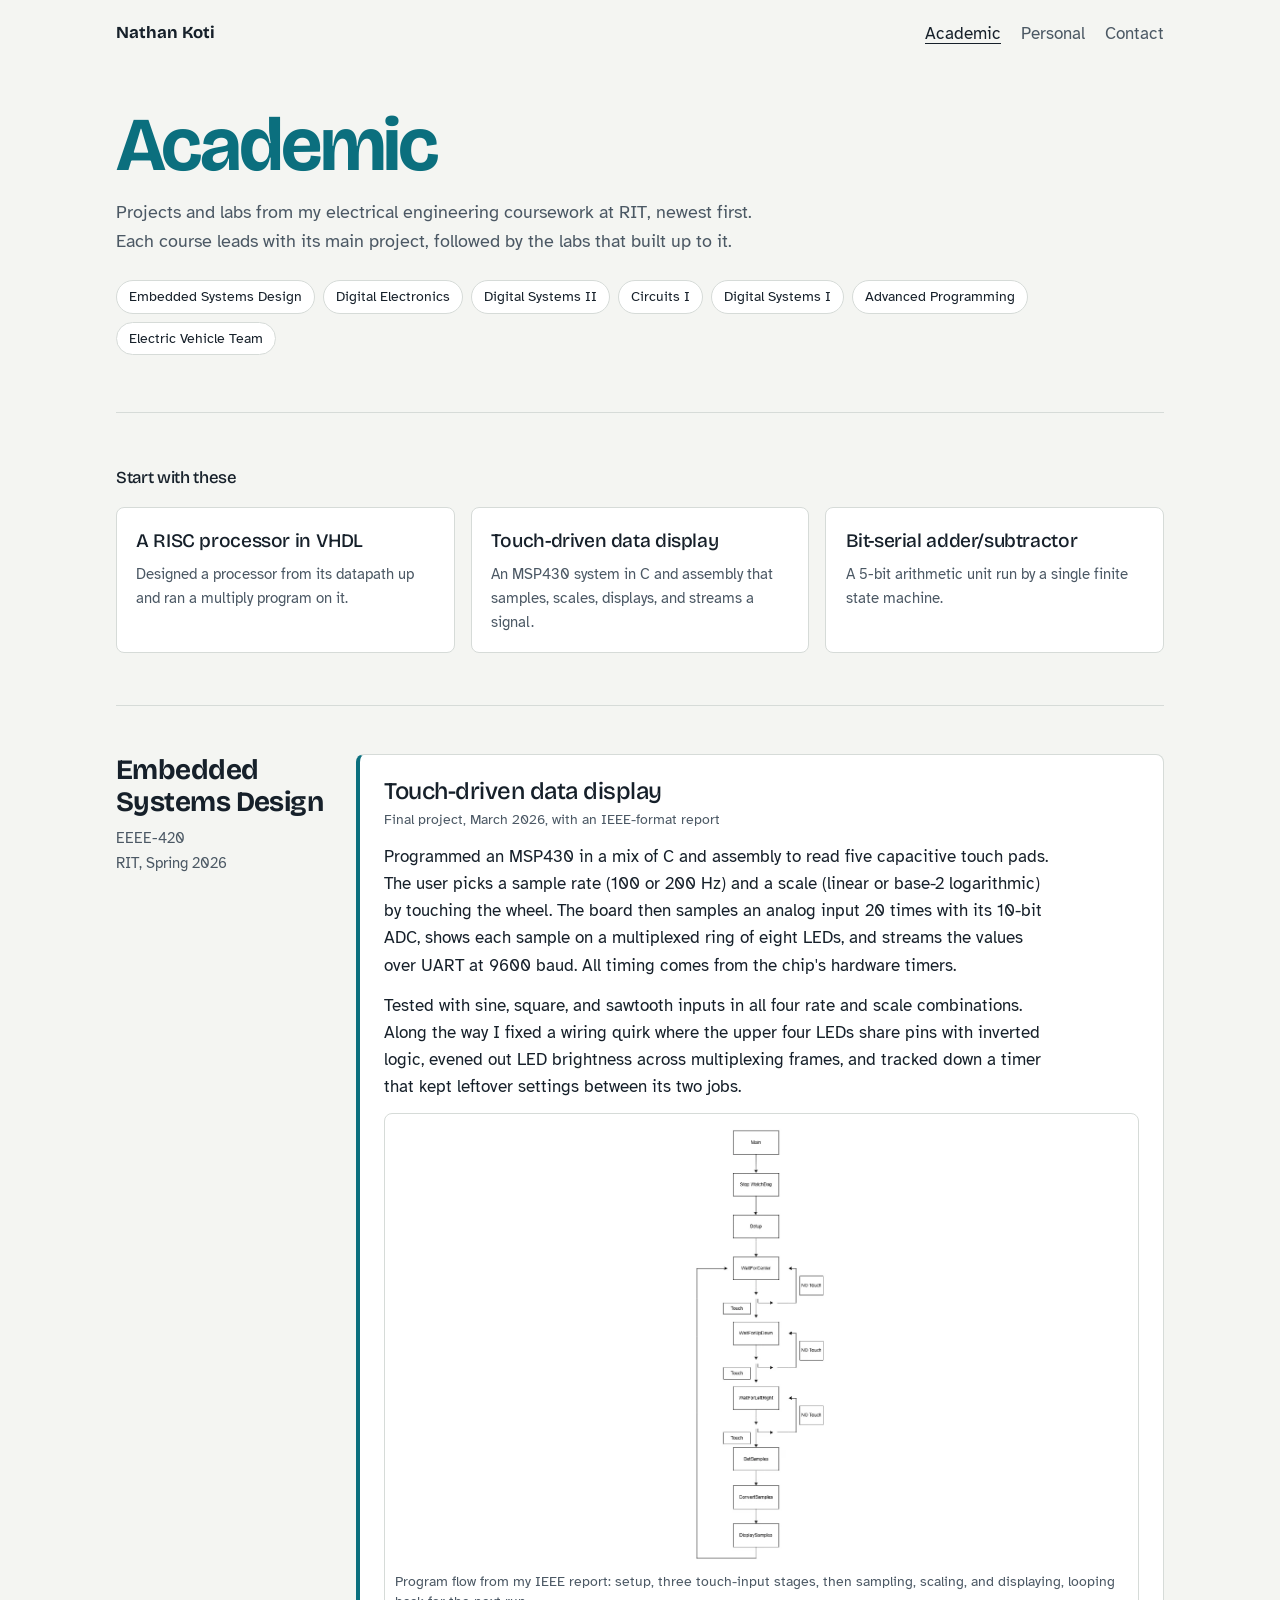
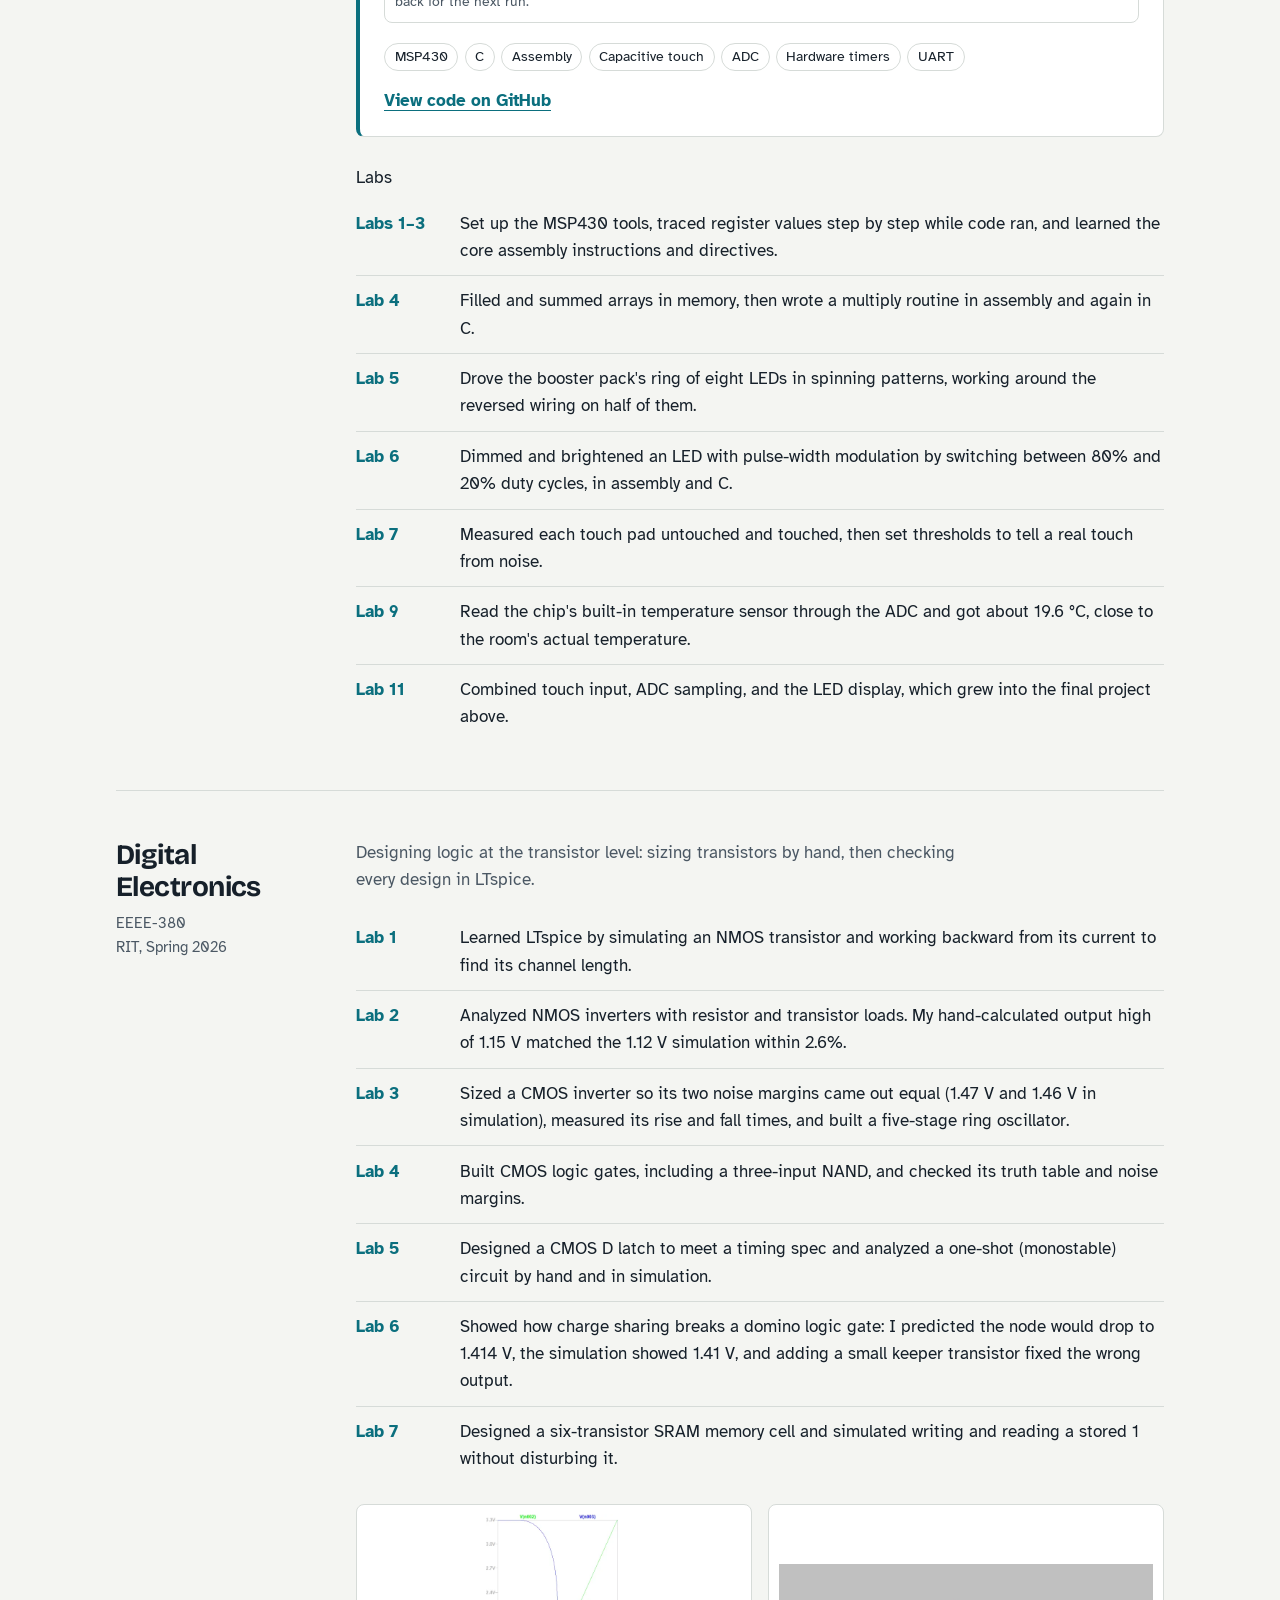
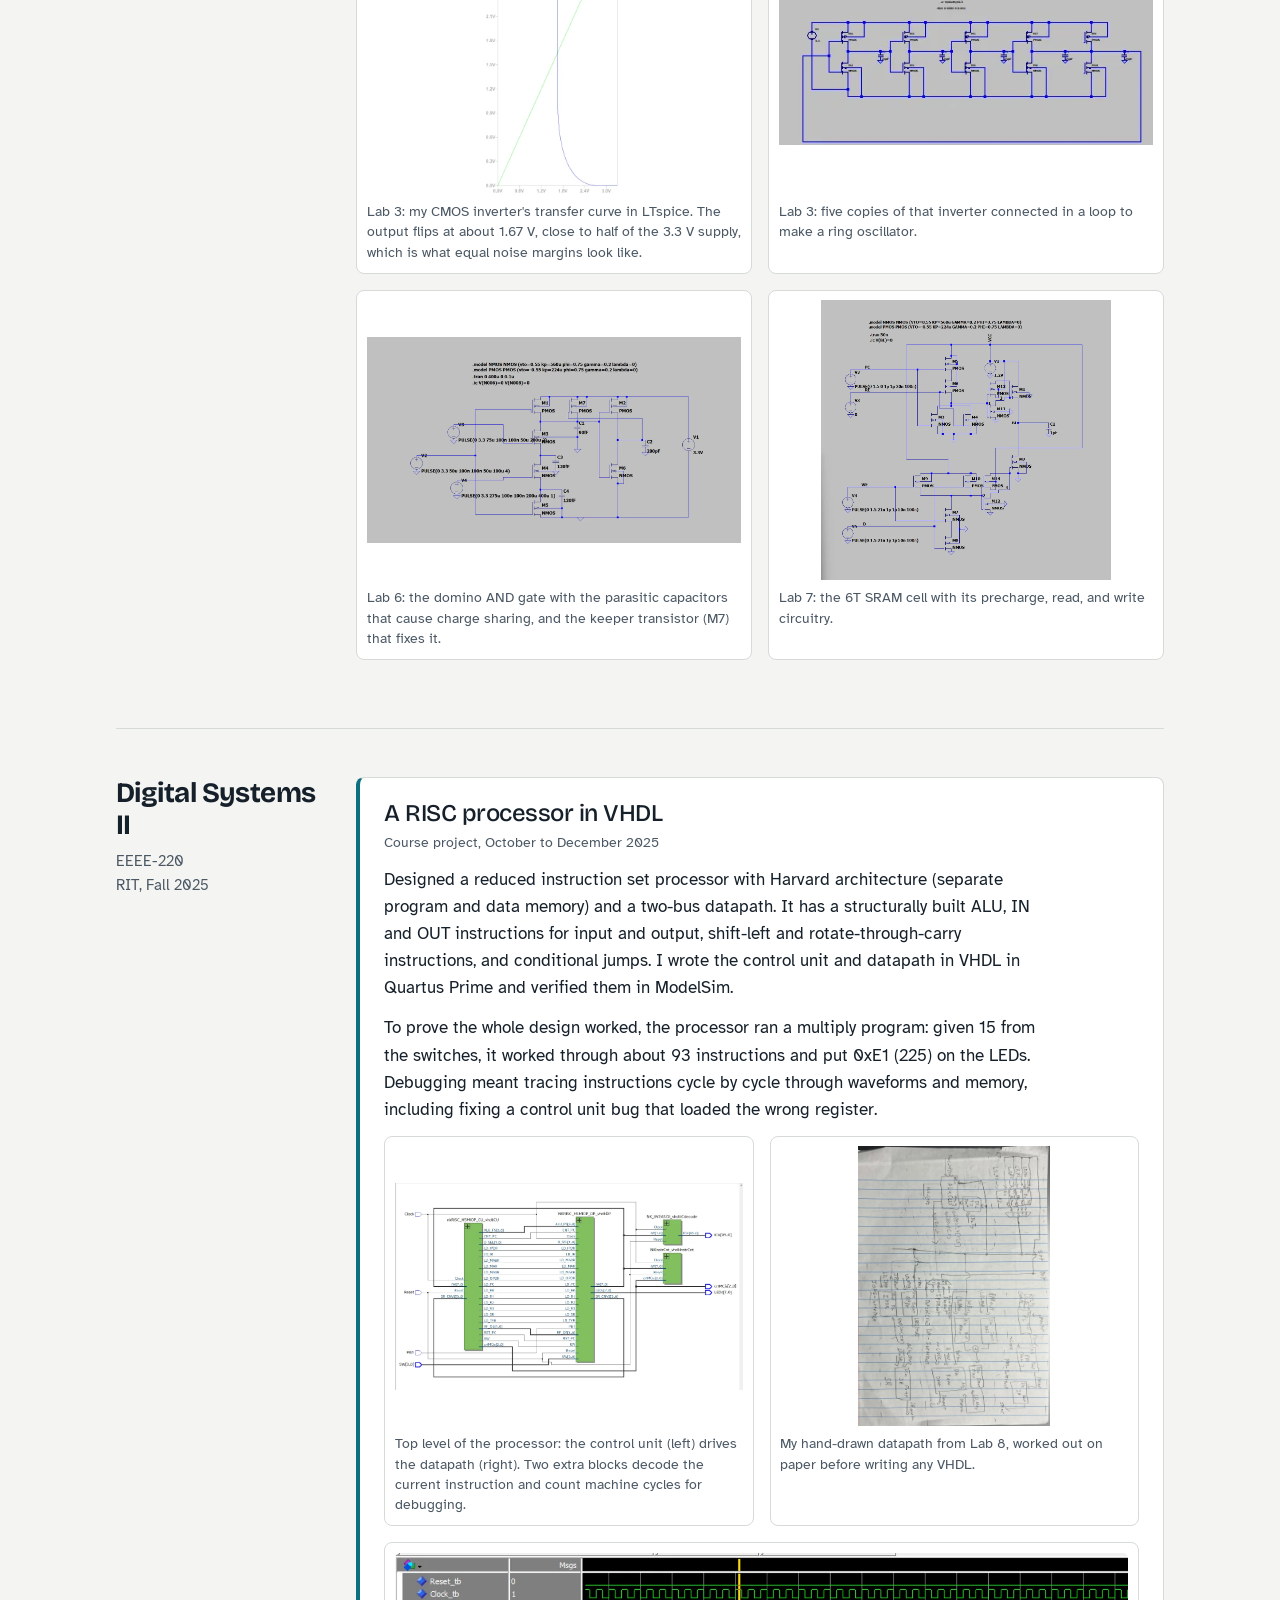
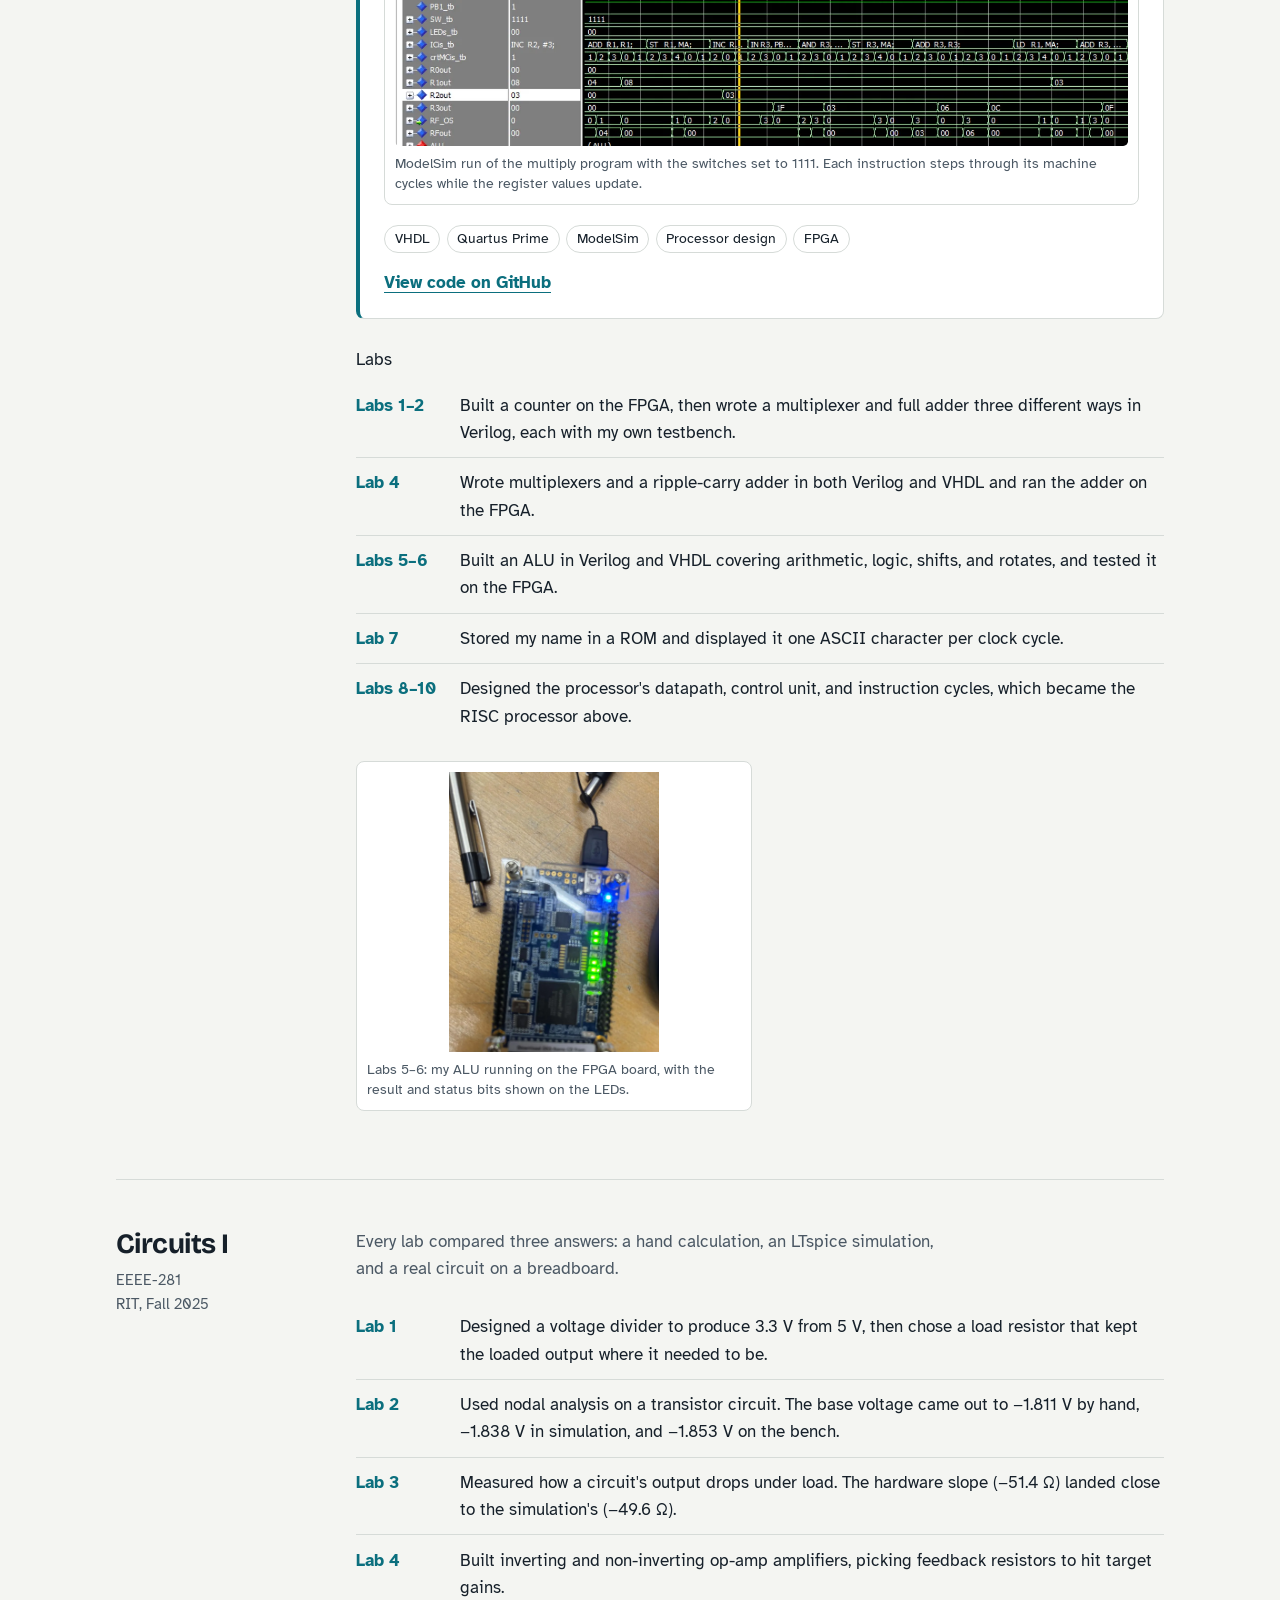
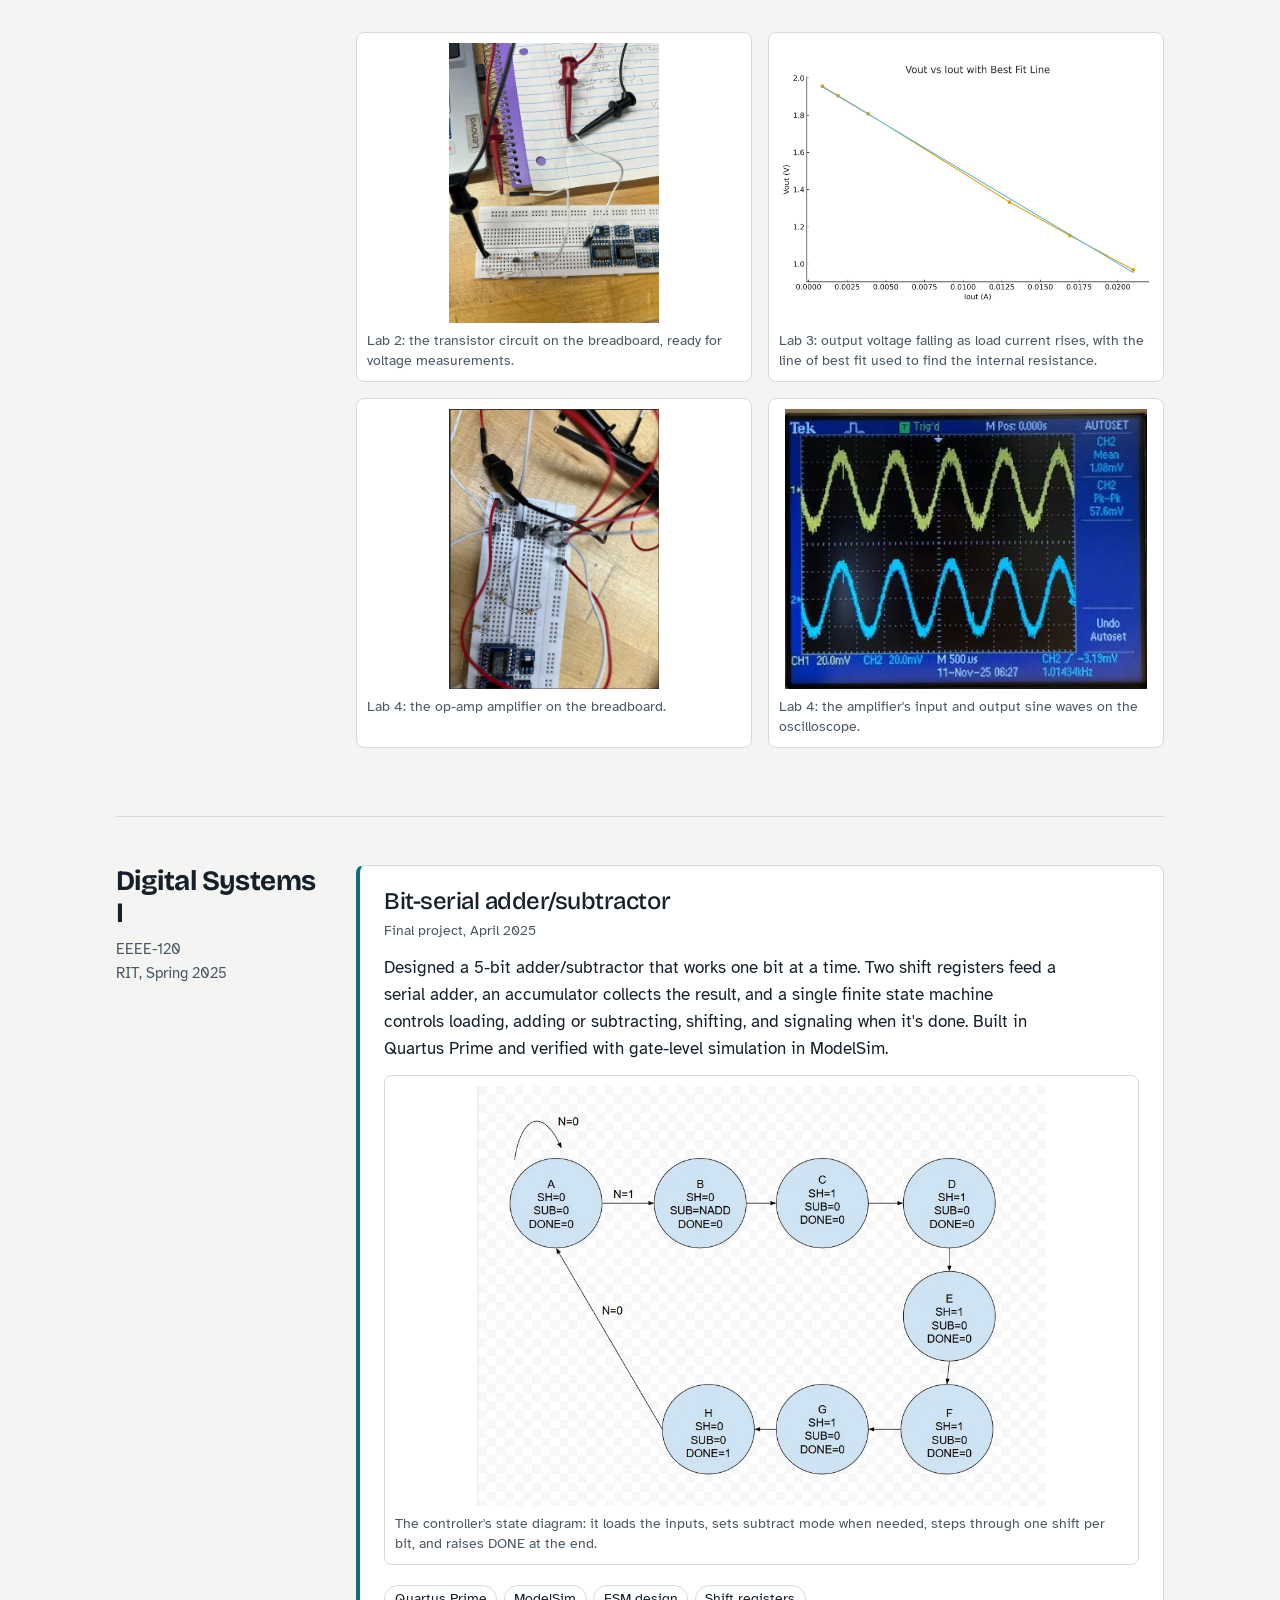
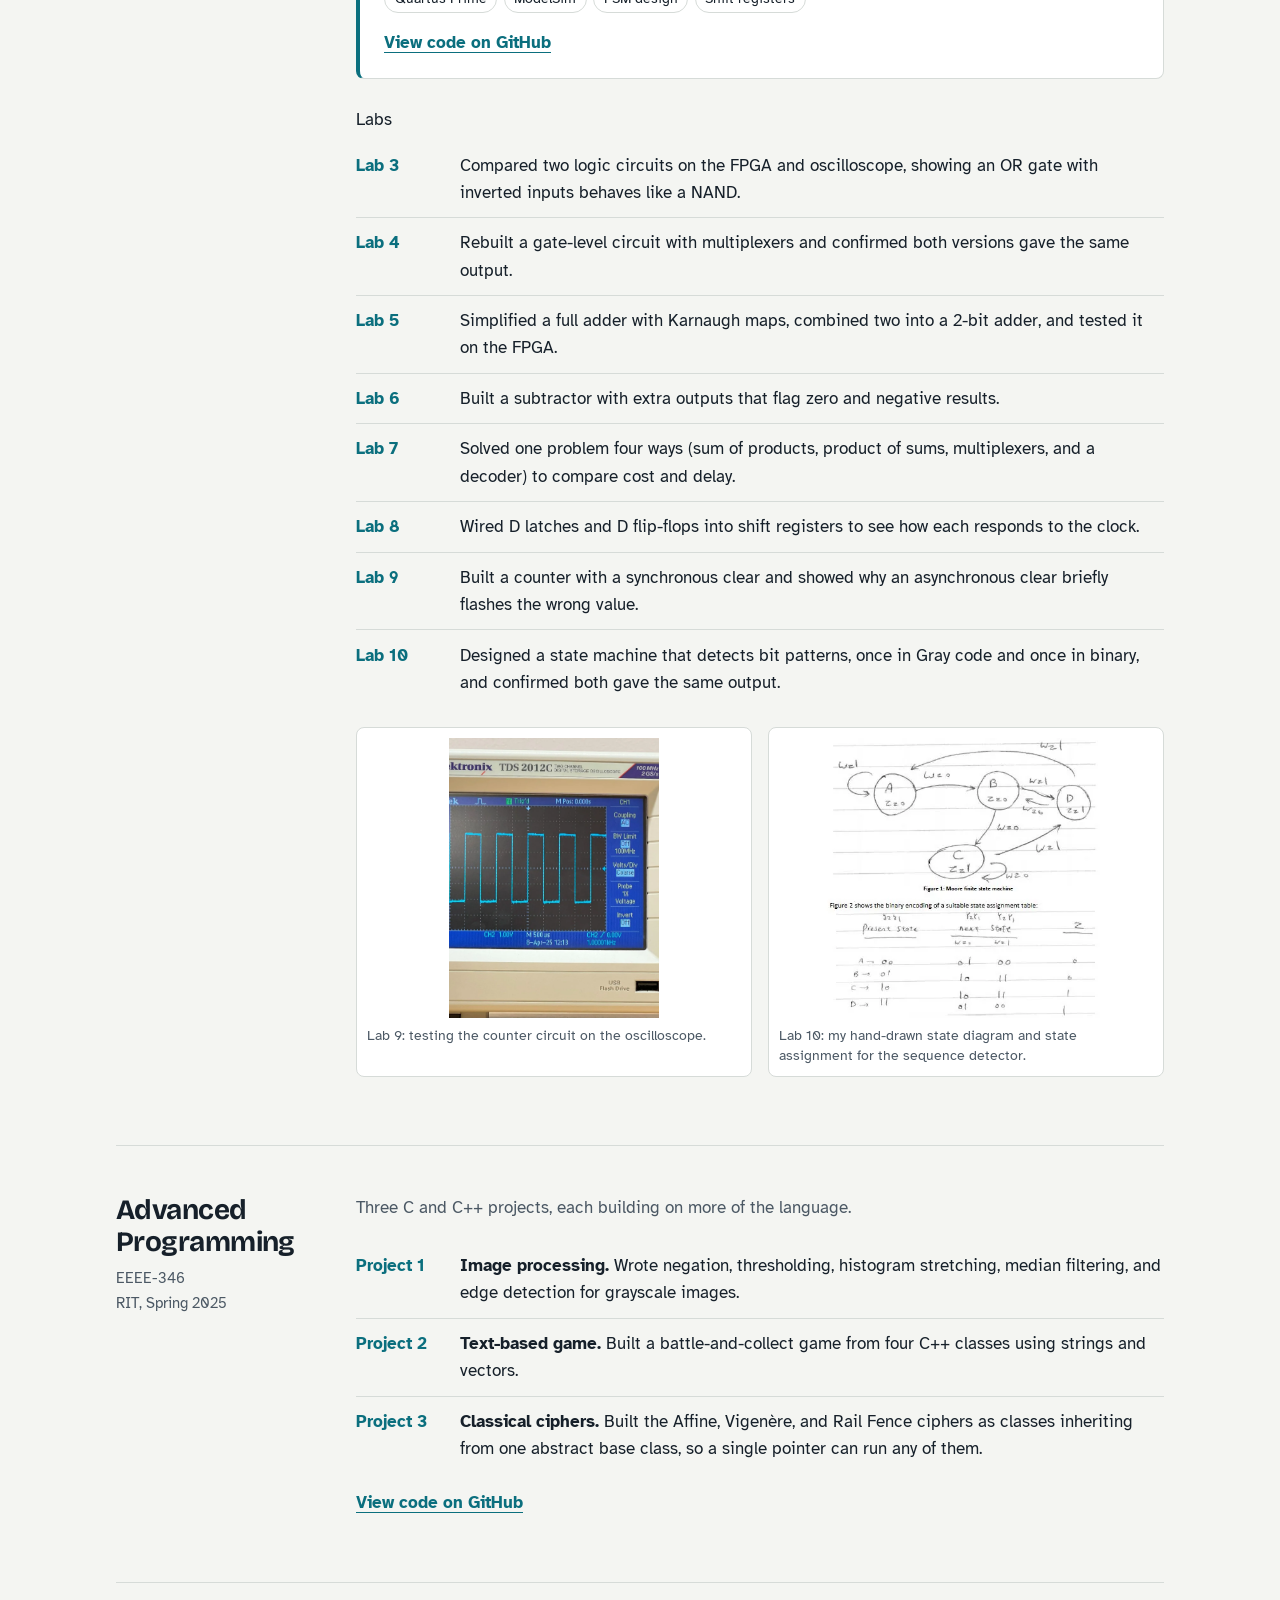
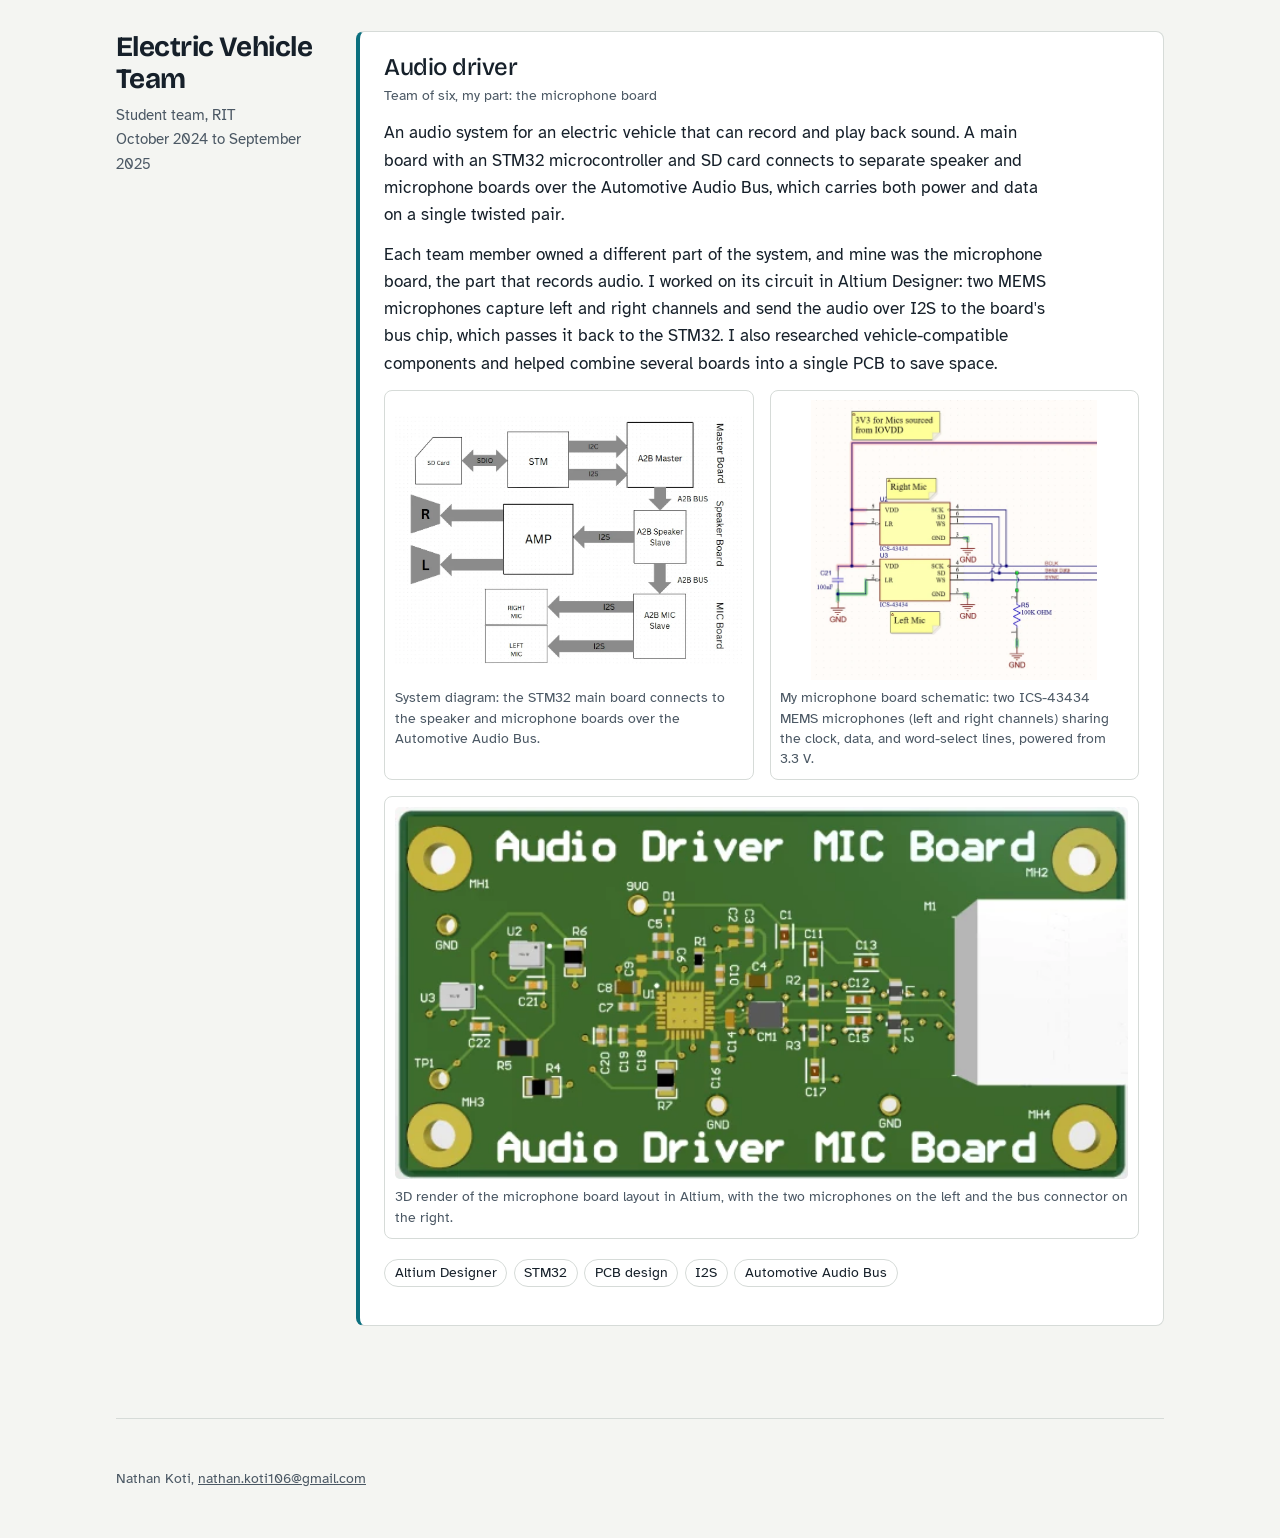
==== academic.html @ 15795e2b "Add files via upload" ====
<!doctype html>
<html lang="en">
<head>
<meta charset="utf-8">
<meta name="viewport" content="width=device-width, initial-scale=1">
<title>Academic | Nathan Koti</title>
<meta name="description" content="Course projects and labs by Nathan Koti from RIT electrical engineering: digital systems, embedded systems, digital electronics, circuits, and programming.">
<link rel="preconnect" href="https://fonts.googleapis.com">
<link rel="preconnect" href="https://fonts.gstatic.com" crossorigin>
<link href="https://fonts.googleapis.com/css2?family=Bricolage+Grotesque:opsz,wght@12..96,500;12..96,700&family=Atkinson+Hyperlegible:wght@400;700&display=swap" rel="stylesheet">
<link rel="stylesheet" href="style.css">
</head>
<body class="academic">
<div class="wrap">
  <header class="top">
    <a class="mark" href="index.html">Nathan Koti</a>
    <nav aria-label="Main">
      <a href="academic.html" aria-current="page">Academic</a>
      <a href="personal.html">Personal</a>
      <a href="index.html#contact">Contact</a>
    </nav>
  </header>

  <div class="page-head">
    <h1>Academic</h1>
    <p>Projects and labs from my electrical engineering coursework at RIT, newest first. Each course leads with its main project, followed by the labs that built up to it.</p>
    <ul class="jump" aria-label="Jump to a course">
      <li><a href="#eeee420">Embedded Systems Design</a></li>
      <li><a href="#eeee380">Digital Electronics</a></li>
      <li><a href="#eeee220">Digital Systems II</a></li>
      <li><a href="#eeee281">Circuits I</a></li>
      <li><a href="#eeee120">Digital Systems I</a></li>
      <li><a href="#eeee346">Advanced Programming</a></li>
      <li><a href="#ev-team">Electric Vehicle Team</a></li>
    </ul>
  </div>

  <section class="block" aria-labelledby="hl">
    <h2 id="hl" class="labs-title" style="margin-bottom:1rem">Start with these</h2>
    <div class="highlights">
      <a class="highlight" href="#risc">
        <h3>A RISC processor in VHDL</h3>
        <p>Designed a processor from its datapath up and ran a multiply program on it.</p>
      </a>
      <a class="highlight" href="#touch-display">
        <h3>Touch-driven data display</h3>
        <p>An MSP430 system in C and assembly that samples, scales, displays, and streams a signal.</p>
      </a>
      <a class="highlight" href="#serial-adder">
        <h3>Bit-serial adder/subtractor</h3>
        <p>A 5-bit arithmetic unit run by a single finite state machine.</p>
      </a>
    </div>
  </section>

  <!-- EEEE-420 -->
  <section class="course split" id="eeee420">
    <div class="course-meta">
      <h2>Embedded Systems Design</h2>
      <span>EEEE-420</span>
      <span>RIT, Spring 2026</span>
    </div>
    <div>
      <article class="feature" id="touch-display">
        <h3>Touch-driven data display</h3>
        <p class="when">Final project, March 2026, with an IEEE-format report</p>
        <p>Programmed an MSP430 in a mix of C and assembly to read five capacitive touch pads. The user picks a sample rate (100 or 200 Hz) and a scale (linear or base-2 logarithmic) by touching the wheel. The board then samples an analog input 20 times with its 10-bit ADC, shows each sample on a multiplexed ring of eight LEDs, and streams the values over UART at 9600 baud. All timing comes from the chip's hardware timers.</p>
        <p>Tested with sine, square, and sawtooth inputs in all four rate and scale combinations. Along the way I fixed a wiring quirk where the upper four LEDs share pins with inverted logic, evened out LED brightness across multiplexing frames, and tracked down a timer that kept leftover settings between its two jobs.</p>
        <div class="figs">
          <figure class="wide tall"><a href="touch-flowchart.webp"><img src="touch-flowchart.webp" alt="Flow chart of the touch-driven display program" width="310" height="970" loading="lazy"></a><figcaption>Program flow from my IEEE report: setup, three touch-input stages, then sampling, scaling, and displaying, looping back for the next run.</figcaption></figure>
        </div>
        <ul class="tags"><li>MSP430</li><li>C</li><li>Assembly</li><li>Capacitive touch</li><li>ADC</li><li>Hardware timers</li><li>UART</li></ul>
        <a class="code-link" href="https://github.com/nathan-koti/touch-data-display">View code on GitHub</a>
      </article>
      <p class="labs-title">Labs</p>
      <ul class="labs">
        <li><span class="n">Labs 1–3</span><span>Set up the MSP430 tools, traced register values step by step while code ran, and learned the core assembly instructions and directives.</span></li>
        <li><span class="n">Lab 4</span><span>Filled and summed arrays in memory, then wrote a multiply routine in assembly and again in C.</span></li>
        <li><span class="n">Lab 5</span><span>Drove the booster pack's ring of eight LEDs in spinning patterns, working around the reversed wiring on half of them.</span></li>
        <li><span class="n">Lab 6</span><span>Dimmed and brightened an LED with pulse-width modulation by switching between 80% and 20% duty cycles, in assembly and C.</span></li>
        <li><span class="n">Lab 7</span><span>Measured each touch pad untouched and touched, then set thresholds to tell a real touch from noise.</span></li>
        <li><span class="n">Lab 9</span><span>Read the chip's built-in temperature sensor through the ADC and got about 19.6 °C, close to the room's actual temperature.</span></li>
        <li><span class="n">Lab 11</span><span>Combined touch input, ADC sampling, and the LED display, which grew into the final project above.</span></li>
      </ul>
    </div>
  </section>

  <!-- EEEE-380 -->
  <section class="course split" id="eeee380">
    <div class="course-meta">
      <h2>Digital Electronics</h2>
      <span>EEEE-380</span>
      <span>RIT, Spring 2026</span>
    </div>
    <div>
      <p class="lede" style="margin:0 0 1.25rem">Designing logic at the transistor level: sizing transistors by hand, then checking every design in LTspice.</p>
      <ul class="labs">
        <li><span class="n">Lab 1</span><span>Learned LTspice by simulating an NMOS transistor and working backward from its current to find its channel length.</span></li>
        <li><span class="n">Lab 2</span><span>Analyzed NMOS inverters with resistor and transistor loads. My hand-calculated output high of 1.15 V matched the 1.12 V simulation within 2.6%.</span></li>
        <li><span class="n">Lab 3</span><span>Sized a CMOS inverter so its two noise margins came out equal (1.47 V and 1.46 V in simulation), measured its rise and fall times, and built a five-stage ring oscillator.</span></li>
        <li><span class="n">Lab 4</span><span>Built CMOS logic gates, including a three-input NAND, and checked its truth table and noise margins.</span></li>
        <li><span class="n">Lab 5</span><span>Designed a CMOS D latch to meet a timing spec and analyzed a one-shot (monostable) circuit by hand and in simulation.</span></li>
        <li><span class="n">Lab 6</span><span>Showed how charge sharing breaks a domino logic gate: I predicted the node would drop to 1.414 V, the simulation showed 1.41 V, and adding a small keeper transistor fixed the wrong output.</span></li>
        <li><span class="n">Lab 7</span><span>Designed a six-transistor SRAM memory cell and simulated writing and reading a stored 1 without disturbing it.</span></li>
      </ul>
      <div class="figs">
        <figure><a href="inverter-vtc.webp"><img src="inverter-vtc.webp" alt="LTspice voltage transfer curve of a CMOS inverter" width="378" height="773" loading="lazy"></a><figcaption>Lab 3: my CMOS inverter's transfer curve in LTspice. The output flips at about 1.67 V, close to half of the 3.3 V supply, which is what equal noise margins look like.</figcaption></figure>
        <figure><a href="ring-oscillator.webp"><img src="ring-oscillator.webp" alt="LTspice schematic of a five-stage ring oscillator" width="415" height="200" loading="lazy"></a><figcaption>Lab 3: five copies of that inverter connected in a loop to make a ring oscillator.</figcaption></figure>
        <figure><a href="domino-keeper.webp"><img src="domino-keeper.webp" alt="LTspice schematic of a domino AND gate with a keeper transistor" width="1400" height="770" loading="lazy"></a><figcaption>Lab 6: the domino AND gate with the parasitic capacitors that cause charge sharing, and the keeper transistor (M7) that fixes it.</figcaption></figure>
        <figure><a href="sram-cell.webp"><img src="sram-cell.webp" alt="LTspice schematic of a six-transistor SRAM cell" width="1119" height="1077" loading="lazy"></a><figcaption>Lab 7: the 6T SRAM cell with its precharge, read, and write circuitry.</figcaption></figure>
      </div>
    </div>
  </section>

  <!-- EEEE-220 -->
  <section class="course split" id="eeee220">
    <div class="course-meta">
      <h2>Digital Systems II</h2>
      <span>EEEE-220</span>
      <span>RIT, Fall 2025</span>
    </div>
    <div>
      <article class="feature" id="risc">
        <h3>A RISC processor in VHDL</h3>
        <p class="when">Course project, October to December 2025</p>
        <p>Designed a reduced instruction set processor with Harvard architecture (separate program and data memory) and a two-bus datapath. It has a structurally built ALU, IN and OUT instructions for input and output, shift-left and rotate-through-carry instructions, and conditional jumps. I wrote the control unit and datapath in VHDL in Quartus Prime and verified them in ModelSim.</p>
        <p>To prove the whole design worked, the processor ran a multiply program: given 15 from the switches, it worked through about 93 instructions and put 0xE1 (225) on the LEDs. Debugging meant tracing instructions cycle by cycle through waveforms and memory, including fixing a control unit bug that loaded the wrong register.</p>
        <div class="figs">
          <figure><a href="risc-top-level.webp"><img src="risc-top-level.webp" alt="Top-level block diagram of the RISC processor" width="1081" height="645" loading="lazy"></a><figcaption>Top level of the processor: the control unit (left) drives the datapath (right). Two extra blocks decode the current instruction and count machine cycles for debugging.</figcaption></figure>
          <figure><a href="risc-datapath-sketch.webp"><img src="risc-datapath-sketch.webp" alt="Hand-drawn datapath sketch" width="961" height="1400" loading="lazy"></a><figcaption>My hand-drawn datapath from Lab 8, worked out on paper before writing any VHDL.</figcaption></figure>
          <figure class="wide"><a href="risc-waveform.webp"><img src="risc-waveform.webp" alt="ModelSim waveform of the processor running a program" width="1400" height="368" loading="lazy"></a><figcaption>ModelSim run of the multiply program with the switches set to 1111. Each instruction steps through its machine cycles while the register values update.</figcaption></figure>
        </div>
        <ul class="tags"><li>VHDL</li><li>Quartus Prime</li><li>ModelSim</li><li>Processor design</li><li>FPGA</li></ul>
        <a class="code-link" href="https://github.com/nathan-koti/risc-processor">View code on GitHub</a>
      </article>
      <p class="labs-title">Labs</p>
      <ul class="labs">
        <li><span class="n">Labs 1–2</span><span>Built a counter on the FPGA, then wrote a multiplexer and full adder three different ways in Verilog, each with my own testbench.</span></li>
        <li><span class="n">Lab 4</span><span>Wrote multiplexers and a ripple-carry adder in both Verilog and VHDL and ran the adder on the FPGA.</span></li>
        <li><span class="n">Labs 5–6</span><span>Built an ALU in Verilog and VHDL covering arithmetic, logic, shifts, and rotates, and tested it on the FPGA.</span></li>
        <li><span class="n">Lab 7</span><span>Stored my name in a ROM and displayed it one ASCII character per clock cycle.</span></li>
        <li><span class="n">Labs 8–10</span><span>Designed the processor's datapath, control unit, and instruction cycles, which became the RISC processor above.</span></li>
      </ul>
      <div class="figs">
        <figure><a href="alu-fpga.webp"><img src="alu-fpga.webp" alt="FPGA board with LEDs lit showing an ALU result" width="923" height="1231" loading="lazy"></a><figcaption>Labs 5–6: my ALU running on the FPGA board, with the result and status bits shown on the LEDs.</figcaption></figure>
      </div>
    </div>
  </section>

  <!-- EEEE-281 -->
  <section class="course split" id="eeee281">
    <div class="course-meta">
      <h2>Circuits I</h2>
      <span>EEEE-281</span>
      <span>RIT, Fall 2025</span>
    </div>
    <div>
      <p class="lede" style="margin:0 0 1.25rem">Every lab compared three answers: a hand calculation, an LTspice simulation, and a real circuit on a breadboard.</p>
      <ul class="labs">
        <li><span class="n">Lab 1</span><span>Designed a voltage divider to produce 3.3 V from 5 V, then chose a load resistor that kept the loaded output where it needed to be.</span></li>
        <li><span class="n">Lab 2</span><span>Used nodal analysis on a transistor circuit. The base voltage came out to −1.811 V by hand, −1.838 V in simulation, and −1.853 V on the bench.</span></li>
        <li><span class="n">Lab 3</span><span>Measured how a circuit's output drops under load. The hardware slope (−51.4 Ω) landed close to the simulation's (−49.6 Ω).</span></li>
        <li><span class="n">Lab 4</span><span>Built inverting and non-inverting op-amp amplifiers, picking feedback resistors to hit target gains.</span></li>
      </ul>
      <div class="figs">
        <figure><a href="bjt-breadboard.webp"><img src="bjt-breadboard.webp" alt="Transistor circuit on a breadboard with measurement probes" width="1049" height="1400" loading="lazy"></a><figcaption>Lab 2: the transistor circuit on the breadboard, ready for voltage measurements.</figcaption></figure>
        <figure><a href="thevenin-plot.webp"><img src="thevenin-plot.webp" alt="Graph of output voltage versus load current with a best-fit line" width="1400" height="910" loading="lazy"></a><figcaption>Lab 3: output voltage falling as load current rises, with the line of best fit used to find the internal resistance.</figcaption></figure>
        <figure><a href="opamp-breadboard.webp"><img src="opamp-breadboard.webp" alt="Op-amp amplifier built on a breadboard" width="917" height="1217" loading="lazy"></a><figcaption>Lab 4: the op-amp amplifier on the breadboard.</figcaption></figure>
        <figure><a href="opamp-scope.webp"><img src="opamp-scope.webp" alt="Oscilloscope screen showing op-amp input and output sine waves" width="435" height="337" loading="lazy"></a><figcaption>Lab 4: the amplifier's input and output sine waves on the oscilloscope.</figcaption></figure>
      </div>
    </div>
  </section>

  <!-- EEEE-120 -->
  <section class="course split" id="eeee120">
    <div class="course-meta">
      <h2>Digital Systems I</h2>
      <span>EEEE-120</span>
      <span>RIT, Spring 2025</span>
    </div>
    <div>
      <article class="feature" id="serial-adder">
        <h3>Bit-serial adder/subtractor</h3>
        <p class="when">Final project, April 2025</p>
        <p>Designed a 5-bit adder/subtractor that works one bit at a time. Two shift registers feed a serial adder, an accumulator collects the result, and a single finite state machine controls loading, adding or subtracting, shifting, and signaling when it's done. Built in Quartus Prime and verified with gate-level simulation in ModelSim.</p>
        <div class="figs">
          <figure class="wide"><a href="fsm-states.webp"><img src="fsm-states.webp" alt="State diagram of the serial adder controller" width="908" height="671" loading="lazy"></a><figcaption>The controller's state diagram: it loads the inputs, sets subtract mode when needed, steps through one shift per bit, and raises DONE at the end.</figcaption></figure>
        </div>
        <ul class="tags"><li>Quartus Prime</li><li>ModelSim</li><li>FSM design</li><li>Shift registers</li></ul>
        <a class="code-link" href="https://github.com/nathan-koti/serial-adder-fsm">View code on GitHub</a>
      </article>
      <p class="labs-title">Labs</p>
      <ul class="labs">
        <li><span class="n">Lab 3</span><span>Compared two logic circuits on the FPGA and oscilloscope, showing an OR gate with inverted inputs behaves like a NAND.</span></li>
        <li><span class="n">Lab 4</span><span>Rebuilt a gate-level circuit with multiplexers and confirmed both versions gave the same output.</span></li>
        <li><span class="n">Lab 5</span><span>Simplified a full adder with Karnaugh maps, combined two into a 2-bit adder, and tested it on the FPGA.</span></li>
        <li><span class="n">Lab 6</span><span>Built a subtractor with extra outputs that flag zero and negative results.</span></li>
        <li><span class="n">Lab 7</span><span>Solved one problem four ways (sum of products, product of sums, multiplexers, and a decoder) to compare cost and delay.</span></li>
        <li><span class="n">Lab 8</span><span>Wired D latches and D flip-flops into shift registers to see how each responds to the clock.</span></li>
        <li><span class="n">Lab 9</span><span>Built a counter with a synchronous clear and showed why an asynchronous clear briefly flashes the wrong value.</span></li>
        <li><span class="n">Lab 10</span><span>Designed a state machine that detects bit patterns, once in Gray code and once in binary, and confirmed both gave the same output.</span></li>
      </ul>
      <div class="figs">
        <figure><a href="counter-scope.webp"><img src="counter-scope.webp" alt="Tektronix oscilloscope showing a square wave" width="1050" height="1400" loading="lazy"></a><figcaption>Lab 9: testing the counter circuit on the oscilloscope.</figcaption></figure>
        <figure><a href="sequence-fsm-sketch.webp"><img src="sequence-fsm-sketch.webp" alt="Hand-drawn state diagram and state assignment table" width="466" height="441" loading="lazy"></a><figcaption>Lab 10: my hand-drawn state diagram and state assignment for the sequence detector.</figcaption></figure>
      </div>
    </div>
  </section>

  <!-- EEEE-346 -->
  <section class="course split" id="eeee346">
    <div class="course-meta">
      <h2>Advanced Programming</h2>
      <span>EEEE-346</span>
      <span>RIT, Spring 2025</span>
    </div>
    <div>
      <p class="lede" style="margin:0 0 1.25rem">Three C and C++ projects, each building on more of the language.</p>
      <ul class="labs">
        <li><span class="n">Project 1</span><span><b>Image processing.</b> Wrote negation, thresholding, histogram stretching, median filtering, and edge detection for grayscale images.</span></li>
        <li><span class="n">Project 2</span><span><b>Text-based game.</b> Built a battle-and-collect game from four C++ classes using strings and vectors.</span></li>
        <li><span class="n">Project 3</span><span><b>Classical ciphers.</b> Built the Affine, Vigenère, and Rail Fence ciphers as classes inheriting from one abstract base class, so a single pointer can run any of them.</span></li>
      </ul>
      <p style="margin-top:1rem"><a class="code-link" href="https://github.com/nathan-koti/advanced-programming">View code on GitHub</a></p>
    </div>
  </section>

  <!-- EV team -->
  <section class="course split" id="ev-team">
    <div class="course-meta">
      <h2>Electric Vehicle Team</h2>
      <span>Student team, RIT</span>
      <span>October 2024 to September 2025</span>
    </div>
    <div>
      <article class="feature">
        <h3>Audio driver</h3>
        <p class="when">Team of six, my part: the microphone board</p>
        <p>An audio system for an electric vehicle that can record and play back sound. A main board with an STM32 microcontroller and SD card connects to separate speaker and microphone boards over the Automotive Audio Bus, which carries both power and data on a single twisted pair.</p>
        <p>Each team member owned a different part of the system, and mine was the microphone board, the part that records audio. I worked on its circuit in Altium Designer: two MEMS microphones capture left and right channels and send the audio over I2S to the board's bus chip, which passes it back to the STM32. I also researched vehicle-compatible components and helped combine several boards into a single PCB to save space.</p>
        <div class="figs">
          <figure><a href="ev-system.webp"><img src="ev-system.webp" alt="Block diagram of the audio system boards" width="1028" height="743" loading="lazy"></a><figcaption>System diagram: the STM32 main board connects to the speaker and microphone boards over the Automotive Audio Bus.</figcaption></figure>
          <figure><a href="ev-mic-schematic.webp"><img src="ev-mic-schematic.webp" alt="Altium schematic of the microphone board" width="580" height="568" loading="lazy"></a><figcaption>My microphone board schematic: two ICS-43434 MEMS microphones (left and right channels) sharing the clock, data, and word-select lines, powered from 3.3 V.</figcaption></figure>
          <figure class="wide"><a href="ev-mic-board-3d.webp"><img src="ev-mic-board-3d.webp" alt="3D render of the Audio Driver microphone board PCB" width="626" height="318" loading="lazy"></a><figcaption>3D render of the microphone board layout in Altium, with the two microphones on the left and the bus connector on the right.</figcaption></figure>
        </div>
        <ul class="tags"><li>Altium Designer</li><li>STM32</li><li>PCB design</li><li>I2S</li><li>Automotive Audio Bus</li></ul>
      </article>
    </div>
  </section>

  <footer>Nathan Koti, <a href="mailto:nathan.koti106@gmail.com">nathan.koti106@gmail.com</a></footer>
</div>
</body>
</html>
---- style.css ----
:root{
  --ink:#16202A;
  --ink-soft:#4B5864;
  --paper:#F4F5F2;
  --card:#FFFFFF;
  --line:#D6DBD8;
  --academic:#0B6F7E;
  --personal:#8C6400;
  --scope:#0F1A1F;
  --grid:#24343B;
  --ch1:#E8B90C;
  --ch2:#22B8CC;
  --ch3:#D457AE;
}
@media (prefers-color-scheme: dark){
  :root{
    --ink:#E7ECEE;
    --ink-soft:#A6B3BC;
    --paper:#11181D;
    --card:#18222A;
    --line:#2A3943;
    --academic:#4FC3D3;
    --personal:#E3B23C;
    --scope:#0A1216;
    --grid:#1F2E35;
  }
}
*{box-sizing:border-box}
html{scroll-behavior:smooth}
body{
  margin:0;
  background:var(--paper);
  color:var(--ink);
  font-family:"Atkinson Hyperlegible",system-ui,sans-serif;
  font-size:1.0625rem;
  line-height:1.6;
}
a{color:inherit}
a:focus-visible{outline:3px solid var(--academic);outline-offset:3px;border-radius:2px}
.wrap{max-width:68rem;margin:0 auto;padding:0 1.25rem}
h1,h2,h3{font-family:"Bricolage Grotesque",sans-serif;letter-spacing:-.02em;margin:0}

/* top bar */
.top{display:flex;justify-content:space-between;align-items:center;gap:1rem;padding:1.25rem 0}
.top .mark{font-family:"Bricolage Grotesque",sans-serif;font-weight:700;text-decoration:none;font-size:1.05rem}
.top nav{display:flex;gap:1.25rem}
.top nav a{text-decoration:none;color:var(--ink-soft)}
.top nav a:hover,.top nav a[aria-current="page"]{color:var(--ink);text-decoration:underline;text-underline-offset:4px}

/* home hero */
.hero{display:grid;grid-template-columns:1fr 1.05fr;gap:2.5rem;align-items:center;padding:2.5rem 0 4rem}
.hero h1{font-weight:700;font-size:clamp(3rem,8vw,5.75rem);line-height:.95;letter-spacing:-.035em;margin-bottom:1.25rem}
.hero p{font-size:1.2rem;max-width:30rem;margin:0 0 .9rem;color:var(--ink-soft)}
.scope{margin:0}
.scope svg{width:100%;height:auto;display:block;background:var(--scope);border-radius:.6rem}
.scope .g{stroke:var(--grid);stroke-width:1}
.scope .t{fill:none;stroke-width:2.5;stroke-linejoin:round;stroke-linecap:round}
.scope .lbl{font-family:"Atkinson Hyperlegible",sans-serif;font-size:15px;font-weight:700}
.scope figcaption{font-size:.875rem;color:var(--ink-soft);margin-top:.6rem}
@media (prefers-reduced-motion:no-preference){
  .scope .t{stroke-dasharray:var(--len);stroke-dashoffset:var(--len);animation:trace 1.8s cubic-bezier(.4,.1,.3,1) .2s forwards}
  @keyframes trace{to{stroke-dashoffset:0}}
}

/* sections */
section.block{padding:3.25rem 0;border-top:1px solid var(--line)}
.split{display:grid;grid-template-columns:13rem 1fr;gap:2rem}
.split > h2{font-size:2rem;line-height:1.1}
.lede{color:var(--ink-soft);margin:.35rem 0 0;max-width:38rem}

/* folders on home */
.folders{display:grid;grid-template-columns:1fr 1fr;gap:1.25rem}
.folder{display:block;text-decoration:none;background:var(--card);border:1px solid var(--line);border-top:6px solid var(--c);border-radius:.5rem;padding:1.5rem 1.5rem 1.35rem}
.folder:hover{border-color:var(--c)}
.folder h2{font-size:2.25rem;color:var(--c);margin-bottom:.4rem}
.folder p{margin:0 0 1rem;max-width:30rem}
.folder .count{color:var(--ink-soft);font-size:.95rem}
.folder .go{font-weight:700;text-decoration:underline;text-underline-offset:4px}
.academic{--c:var(--academic)}
.personal{--c:var(--personal)}

/* skills + experience */
.skills{display:grid;grid-template-columns:repeat(3,1fr);gap:1.5rem}
.skills h3{font-size:1.15rem;font-weight:500;margin-bottom:.6rem}
.tags{display:flex;flex-wrap:wrap;gap:.4rem;padding:0;margin:0;list-style:none}
.tags li{font-size:.85rem;padding:.15rem .6rem;border-radius:999px;border:1px solid var(--line);background:var(--card)}
.job{display:grid;grid-template-columns:1fr auto;gap:1rem;align-items:baseline}
.job h3{font-size:1.3rem;font-weight:500}
.job p{margin:.2rem 0 0;color:var(--ink-soft)}
.contact{display:flex;gap:.75rem;flex-wrap:wrap}
.btn{display:inline-block;padding:.6rem 1.1rem;border:1.5px solid var(--ink);border-radius:.4rem;text-decoration:none;font-weight:700}
.btn:hover{background:var(--ink);color:var(--paper)}

/* folder pages */
.page-head{padding:2.5rem 0 2.5rem}
.page-head h1{font-size:clamp(2.75rem,7vw,4.75rem);line-height:1;letter-spacing:-.035em;color:var(--c);margin-bottom:.9rem}
.page-head p{font-size:1.15rem;color:var(--ink-soft);max-width:40rem;margin:0}
.jump{display:flex;flex-wrap:wrap;gap:.5rem;margin-top:1.5rem;padding:0;list-style:none}
.jump a{display:inline-block;font-size:.9rem;padding:.25rem .75rem;border:1px solid var(--line);border-radius:999px;text-decoration:none;background:var(--card)}
.jump a:hover{border-color:var(--c)}

.highlights{display:grid;grid-template-columns:repeat(3,1fr);gap:1rem}
.highlight{display:block;text-decoration:none;background:var(--card);border:1px solid var(--line);border-radius:.5rem;padding:1.1rem 1.2rem}
.highlight:hover{border-color:var(--c)}
.highlight h3{font-size:1.2rem;font-weight:500;margin-bottom:.3rem}
.highlight p{margin:0;font-size:.95rem;color:var(--ink-soft)}

.course{padding:3rem 0;border-top:1px solid var(--line);scroll-margin-top:1rem}
.course-meta{font-size:.95rem;color:var(--ink-soft)}
.course-meta h2{font-size:1.75rem;line-height:1.15;color:var(--ink);margin-bottom:.5rem}
.course-meta span{display:block}

.feature{background:var(--card);border:1px solid var(--line);border-left:4px solid var(--c);border-radius:.5rem;padding:1.35rem 1.5rem;margin-bottom:1.75rem}
.feature h3{font-size:1.5rem;font-weight:500;line-height:1.2;margin-bottom:.15rem}
.feature .when{font-size:.9rem;color:var(--ink-soft);margin:0 0 .75rem}
.feature p{margin:0 0 .8rem;max-width:42rem}
.feature .tags{margin-bottom:1rem}
.code-link{display:inline-block;font-weight:700;color:var(--c);text-underline-offset:4px}

.labs{margin:0;padding:0;list-style:none}
.labs li{display:grid;grid-template-columns:5.5rem 1fr;gap:1rem;padding:.7rem 0;border-top:1px solid var(--line)}
.labs li:first-child{border-top:none}
.labs .n{font-weight:700;color:var(--c)}
.labs b{font-weight:700}
.labs-title{font-size:1.05rem;font-weight:500;margin:0 0 .4rem}

.empty{color:var(--ink-soft);margin-top:1.5rem}
footer{padding:3rem 0;color:var(--ink-soft);font-size:.9rem;border-top:1px solid var(--line);margin-top:1rem}
footer a{color:var(--ink-soft)}

/* figures from lab reports */
.figs{display:grid;grid-template-columns:repeat(2,1fr);gap:1rem;margin:1.25rem 0 1.25rem}
.figs figure{margin:0;background:var(--card);border:1px solid var(--line);border-radius:.5rem;padding:.6rem}
.figs figure a{display:block}
.figs img{display:block;width:100%;height:280px;object-fit:contain;background:#fff;border-radius:.3rem}
.figs figure.wide{grid-column:1 / -1}
.figs figure.wide img{height:auto;max-height:420px}
.figs figure.tall img{height:440px;max-height:none}
.figs figcaption{font-size:.875rem;color:var(--ink-soft);margin-top:.5rem;line-height:1.45}
.feature .figs{margin-top:.25rem}

@media (max-width:820px){
  .figs{grid-template-columns:1fr}
  .figs img{height:240px}
  .figs figure.tall img{height:360px}
  .hero{grid-template-columns:1fr;padding:1.5rem 0 3rem}
  .split{grid-template-columns:1fr;gap:1rem}
  .folders,.highlights{grid-template-columns:1fr}
  .skills{grid-template-columns:1fr}
  .job{grid-template-columns:1fr}
  .labs li{grid-template-columns:1fr;gap:.1rem}
  .top nav{gap:.9rem;font-size:.95rem}
}
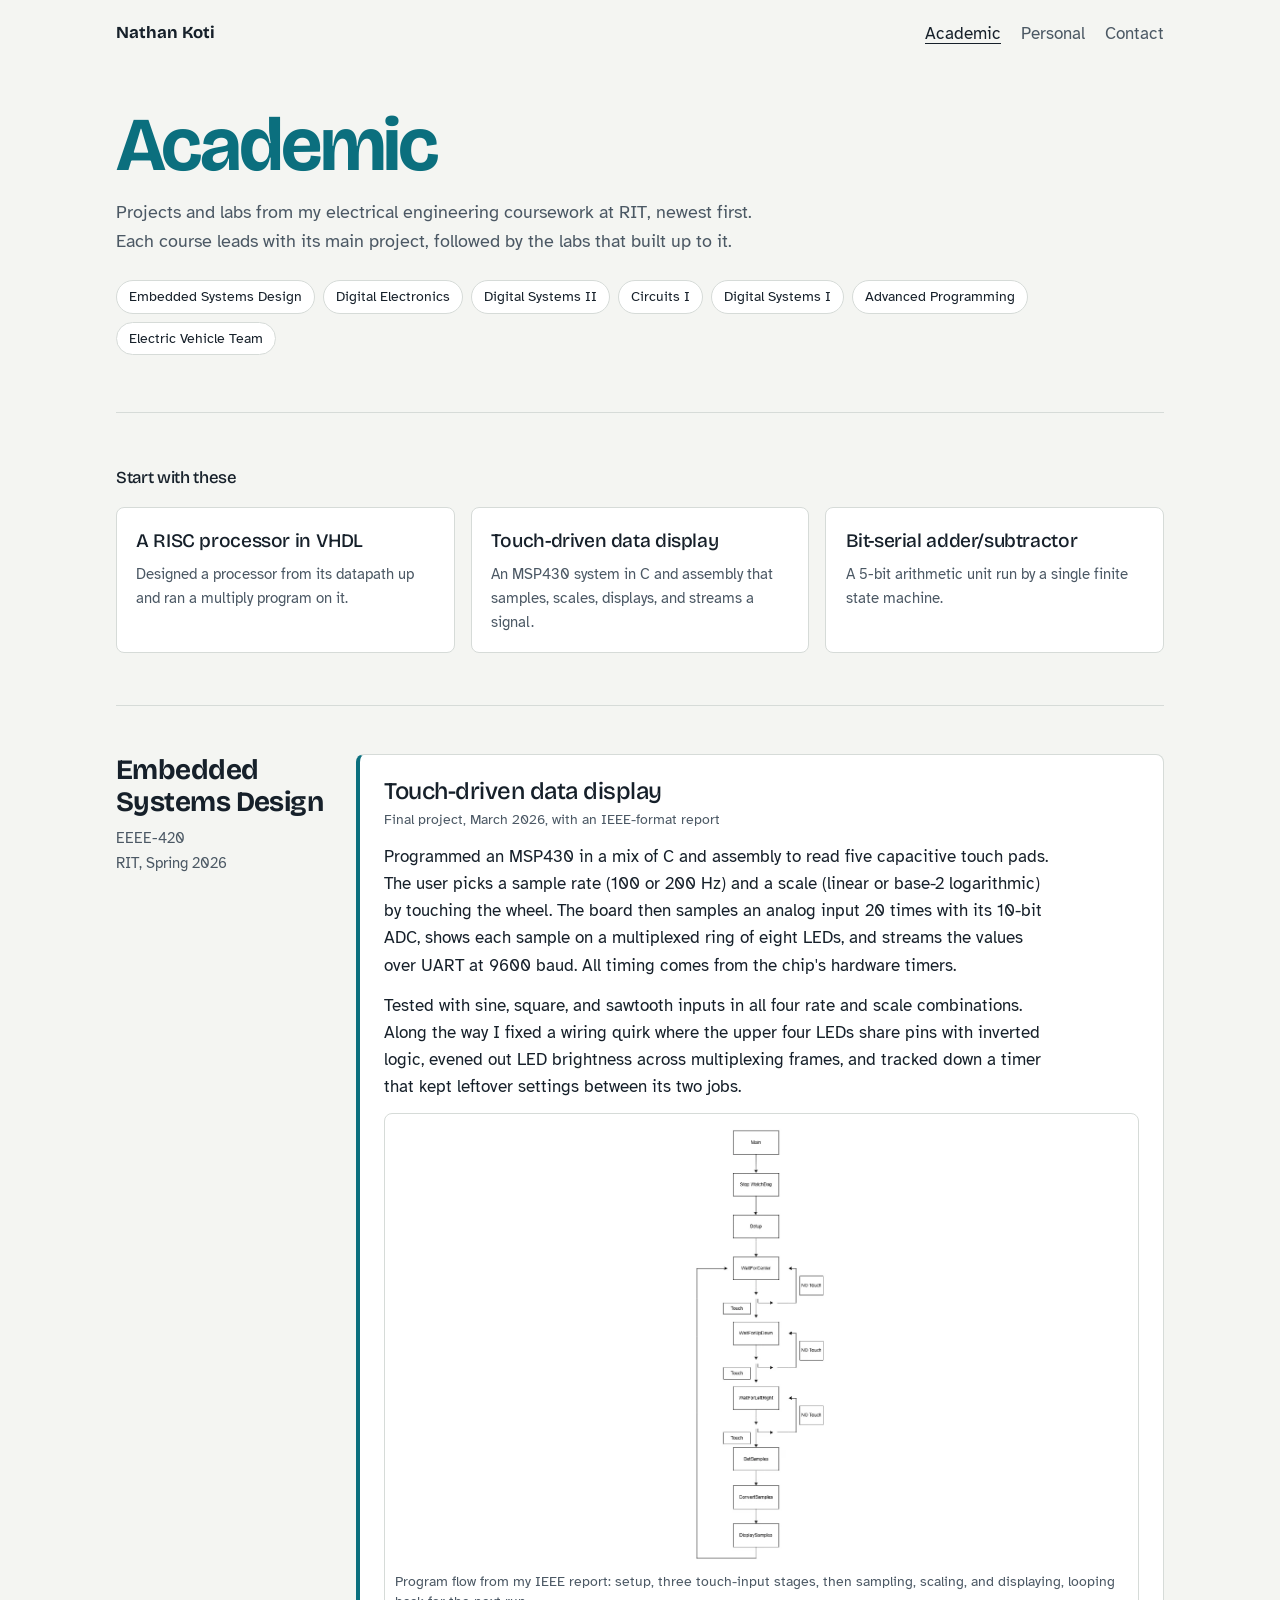
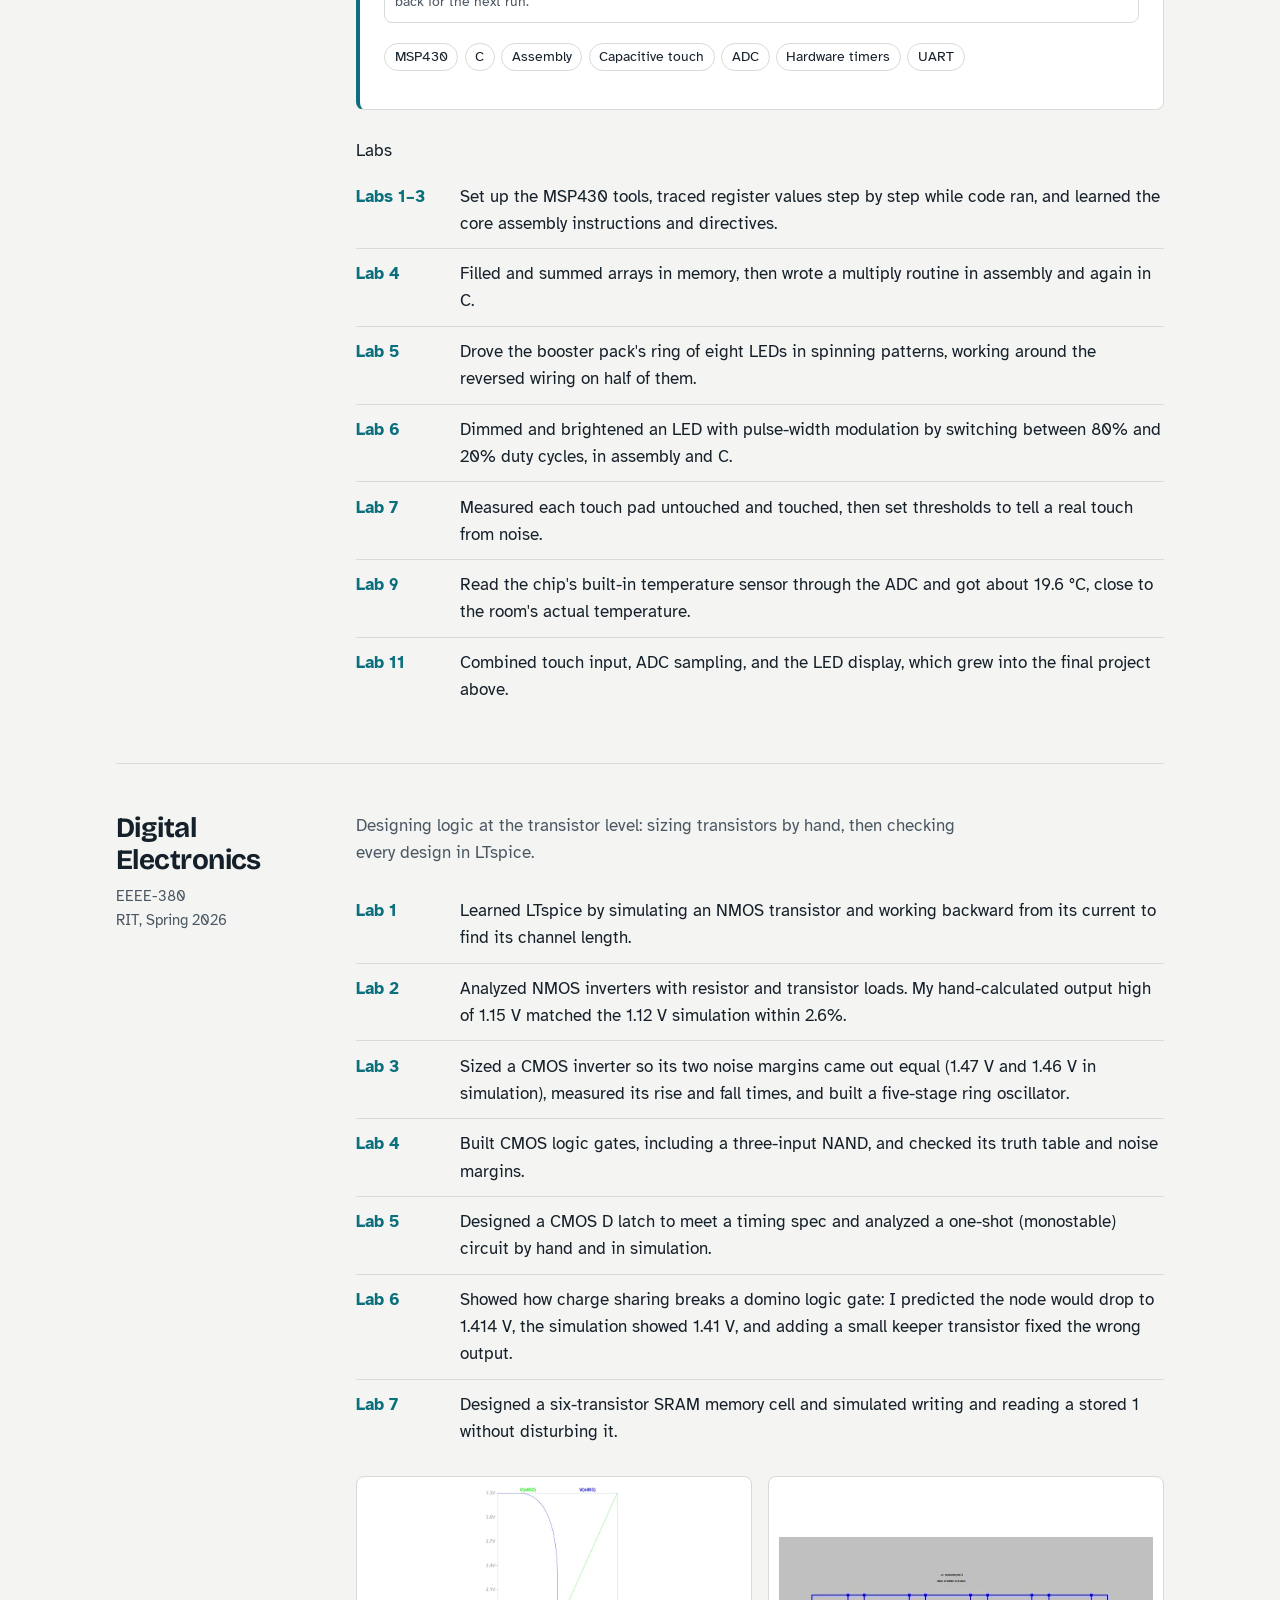
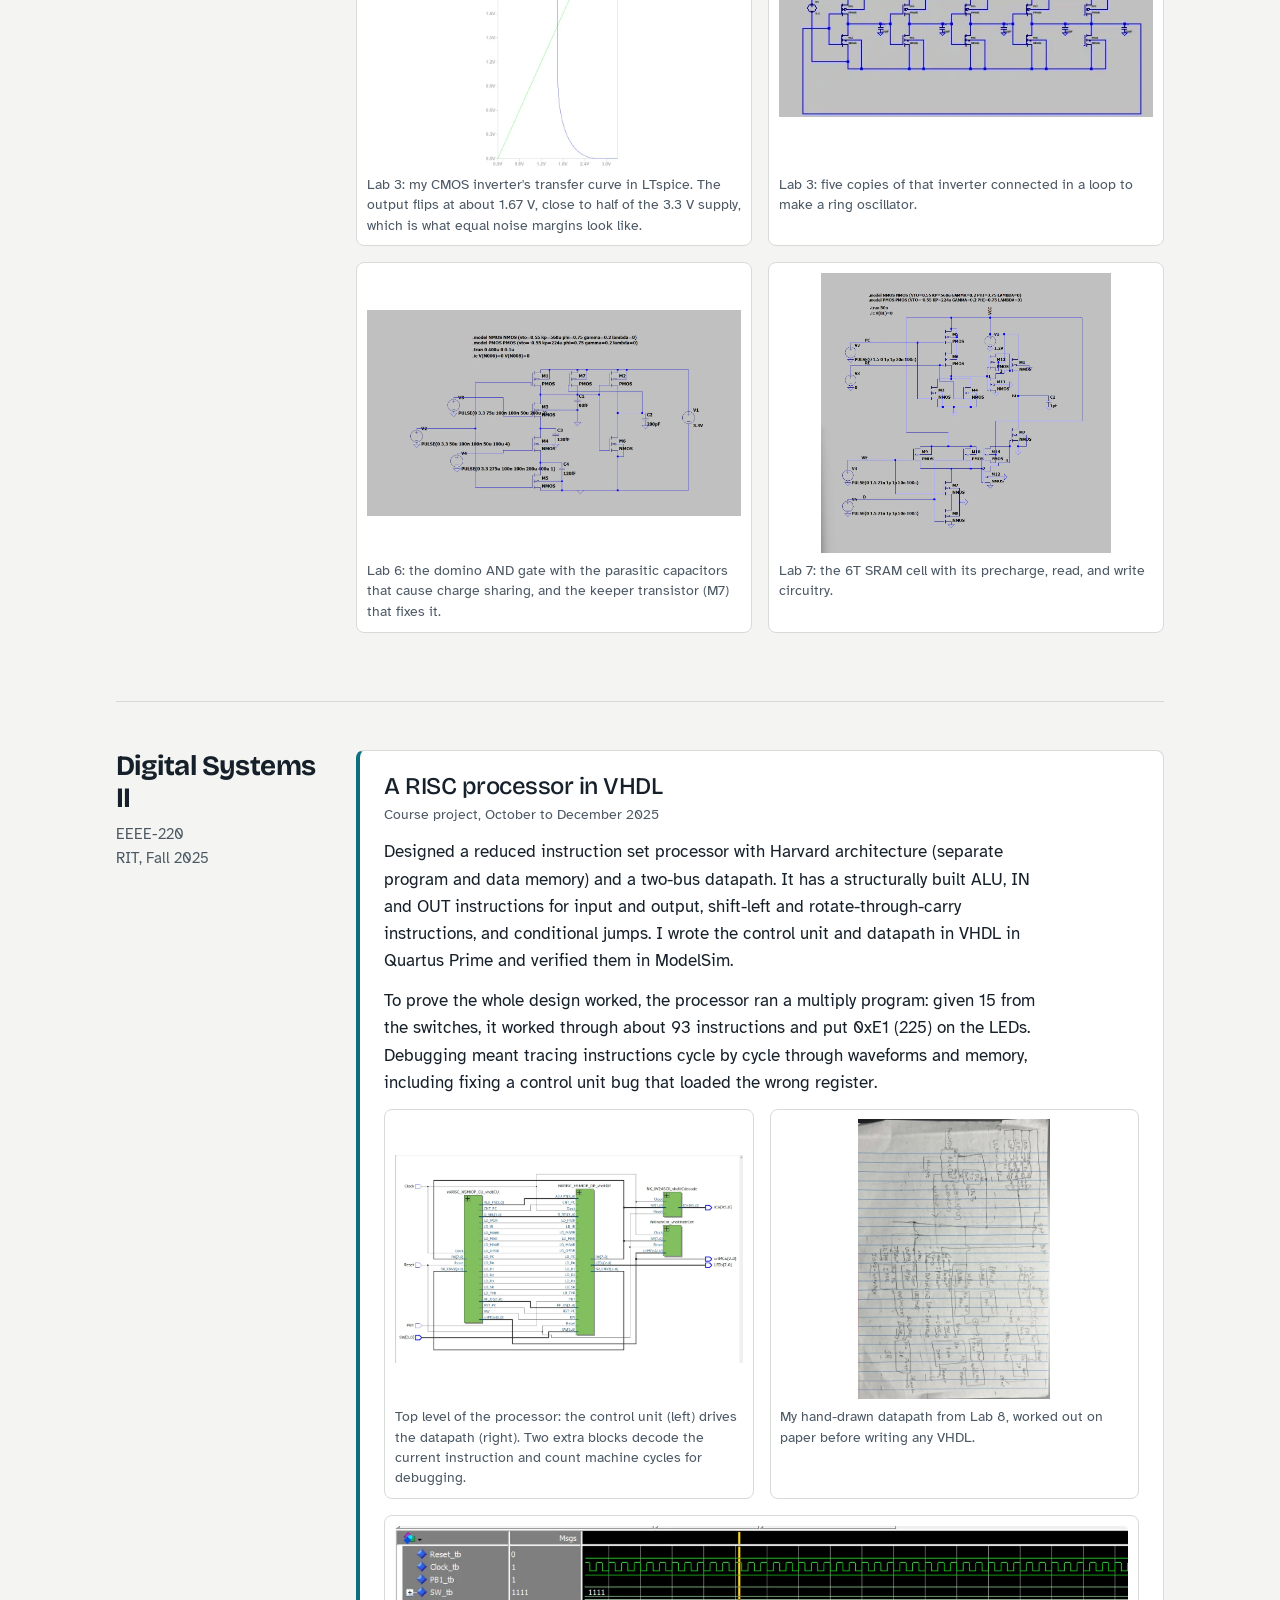
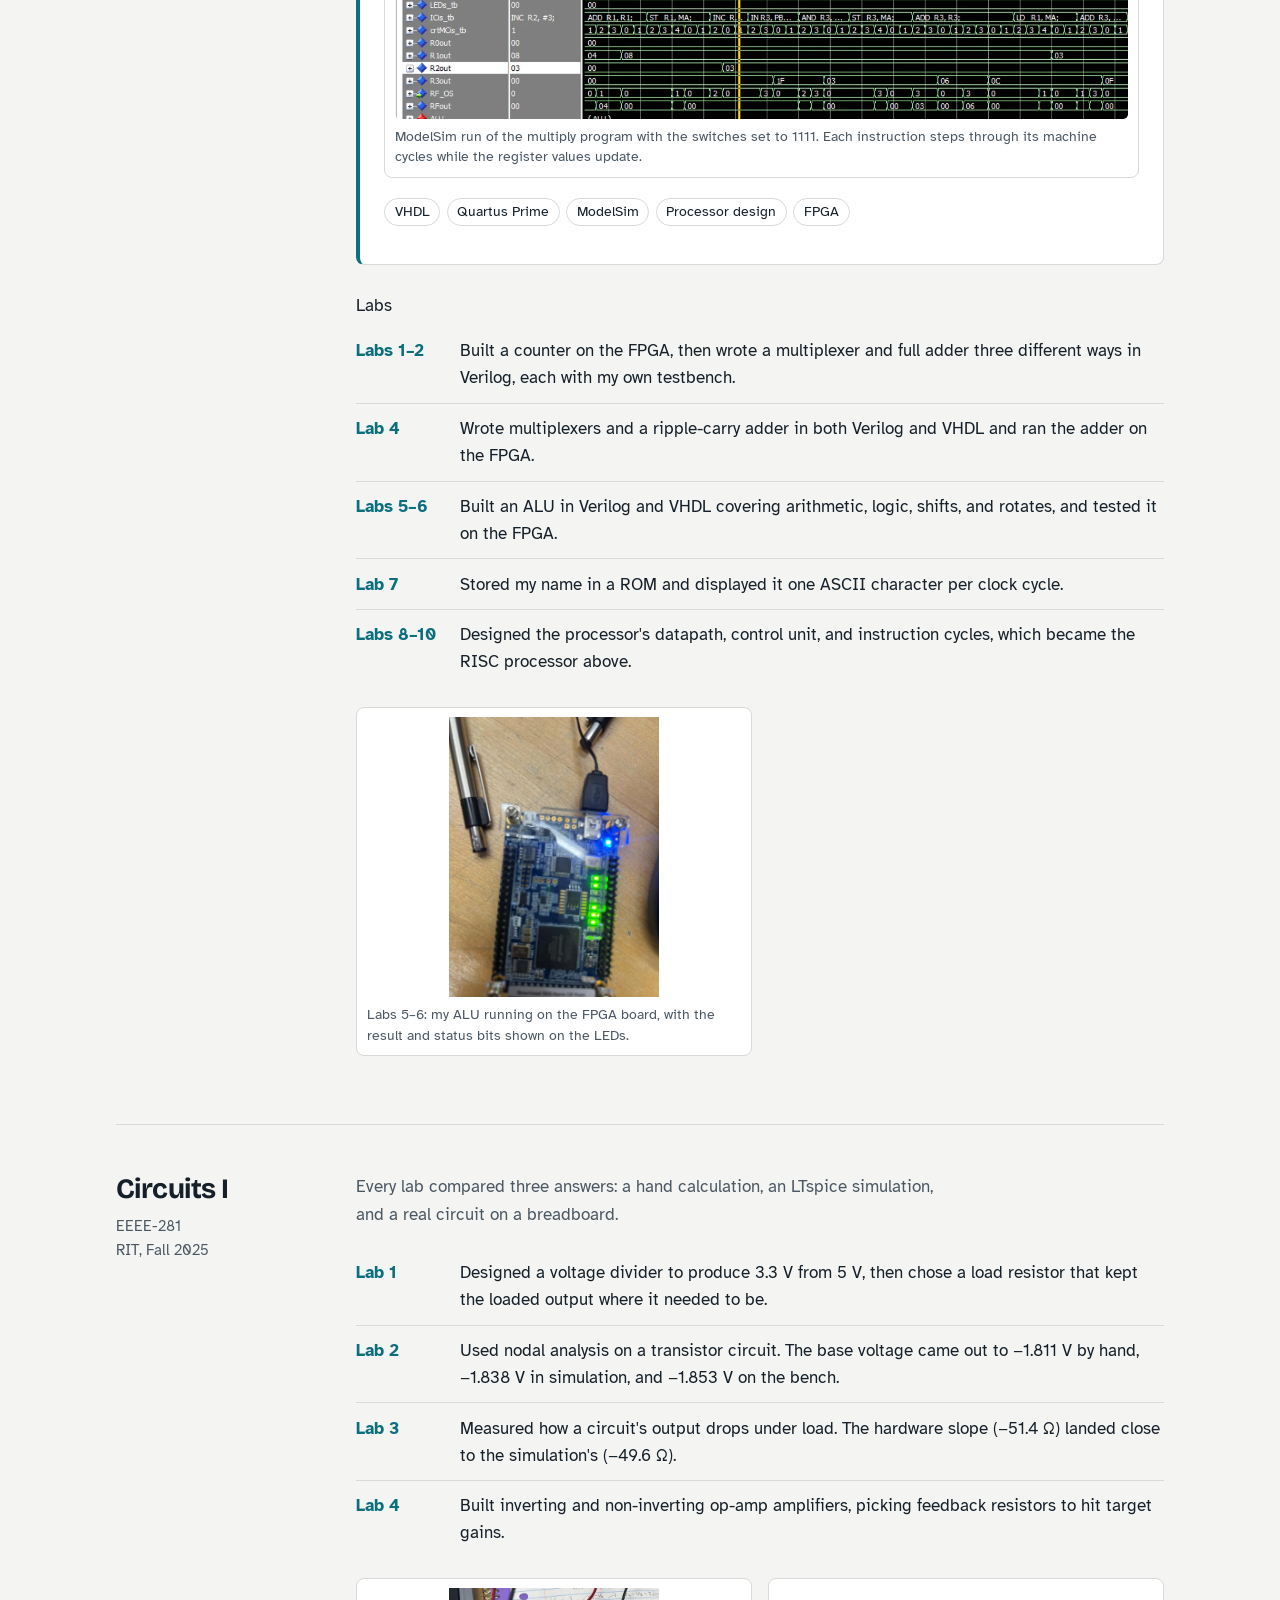
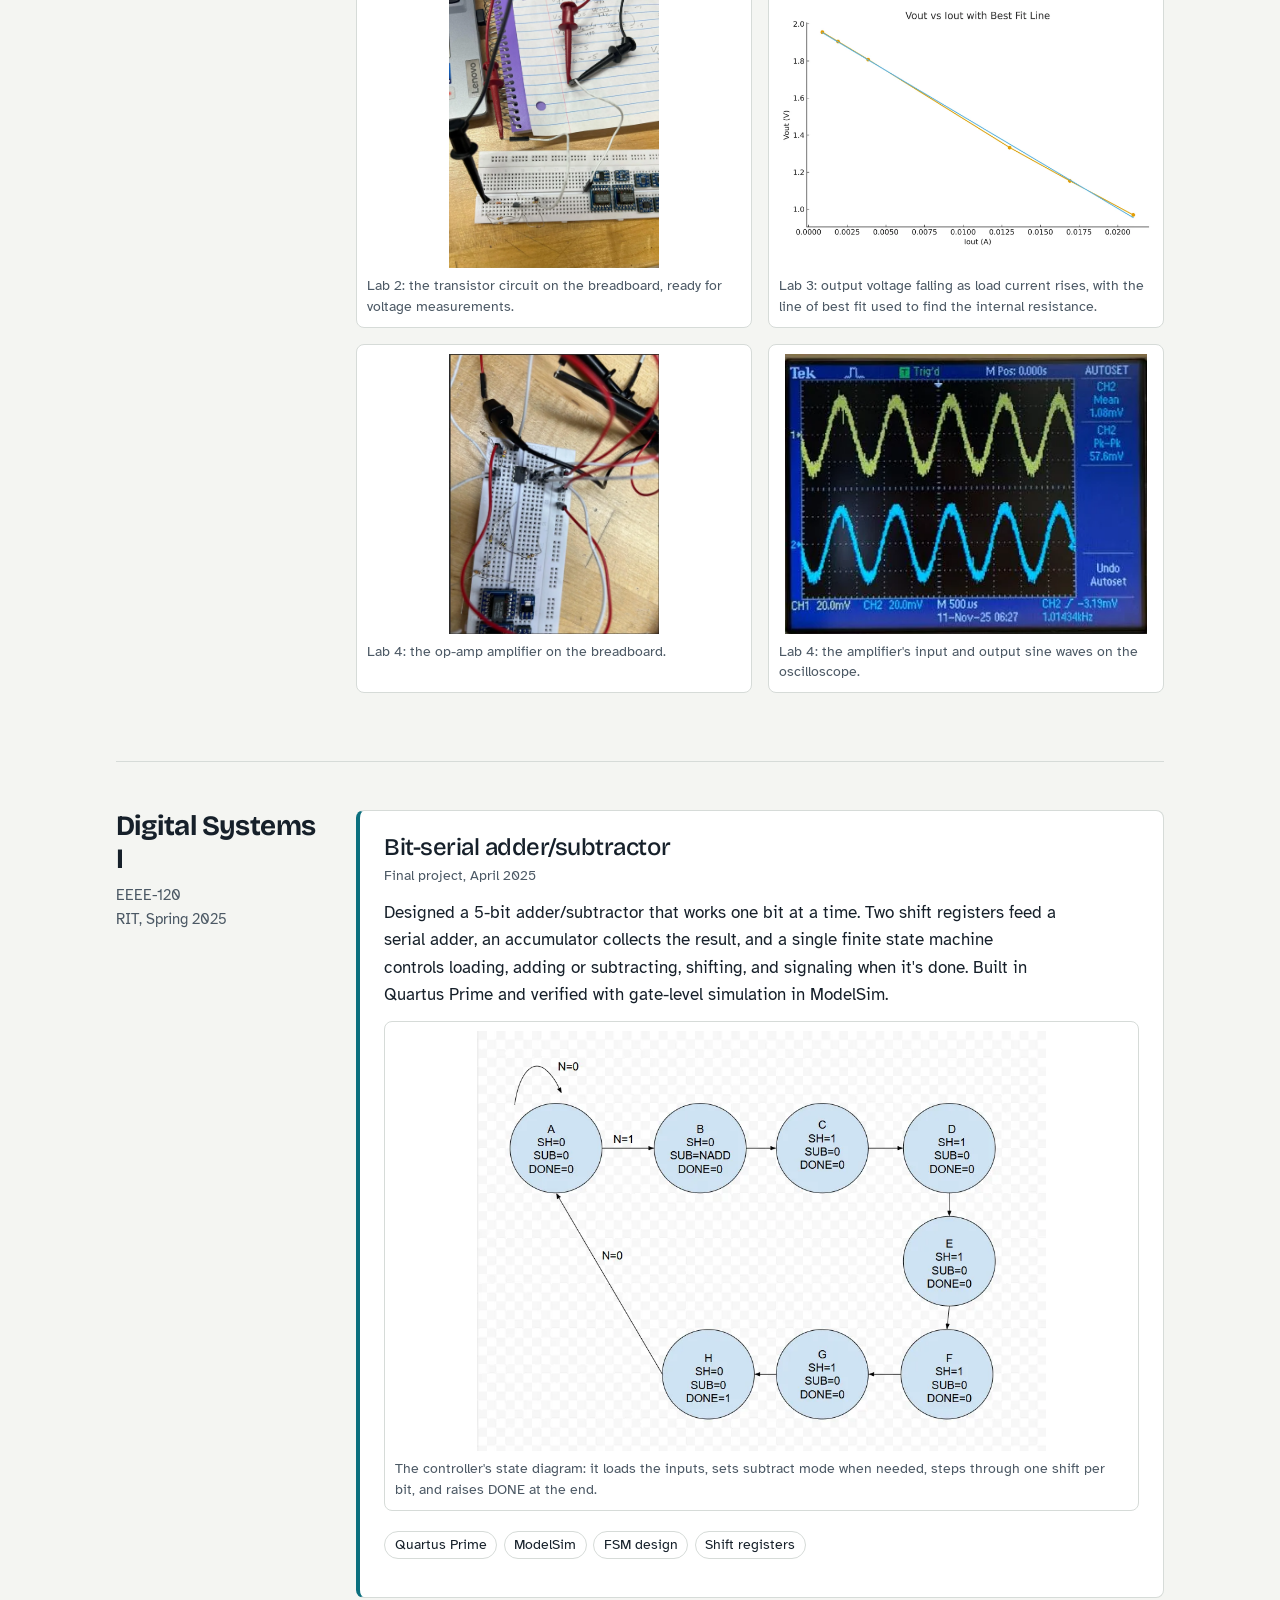
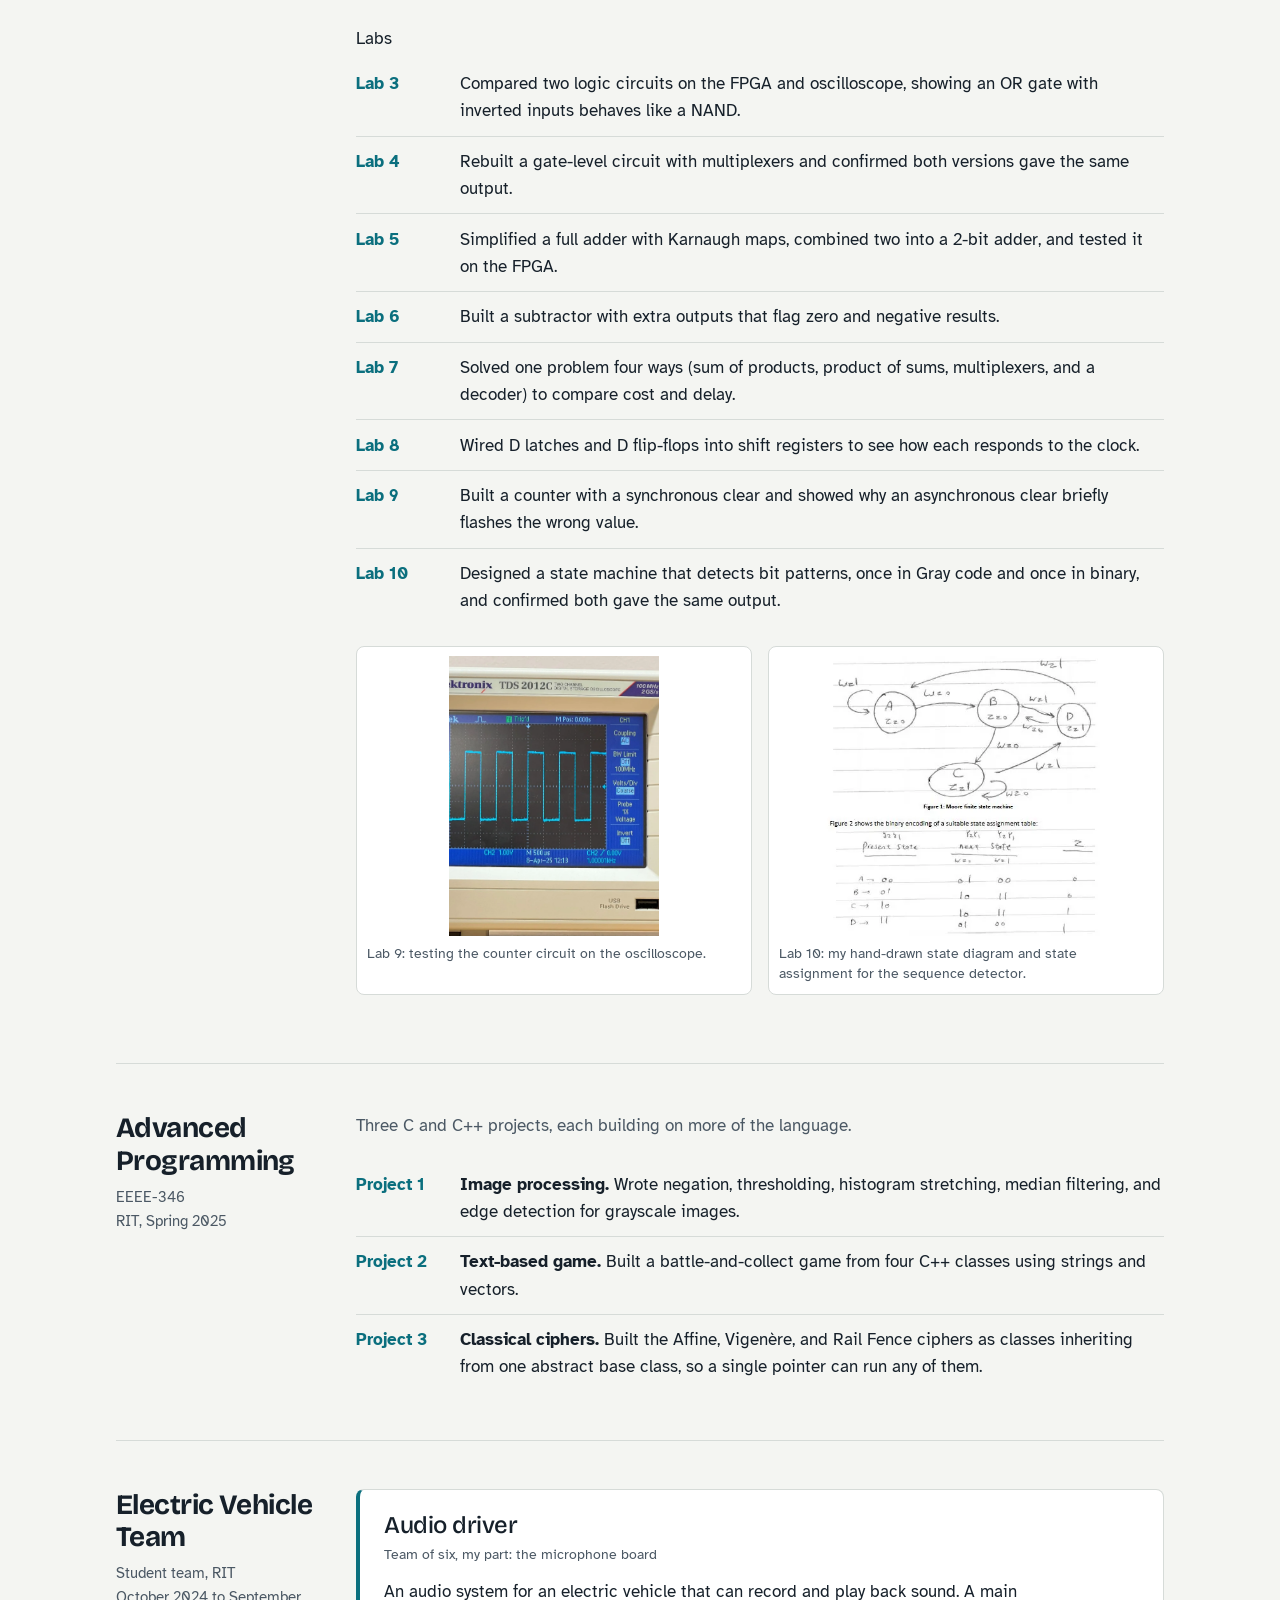
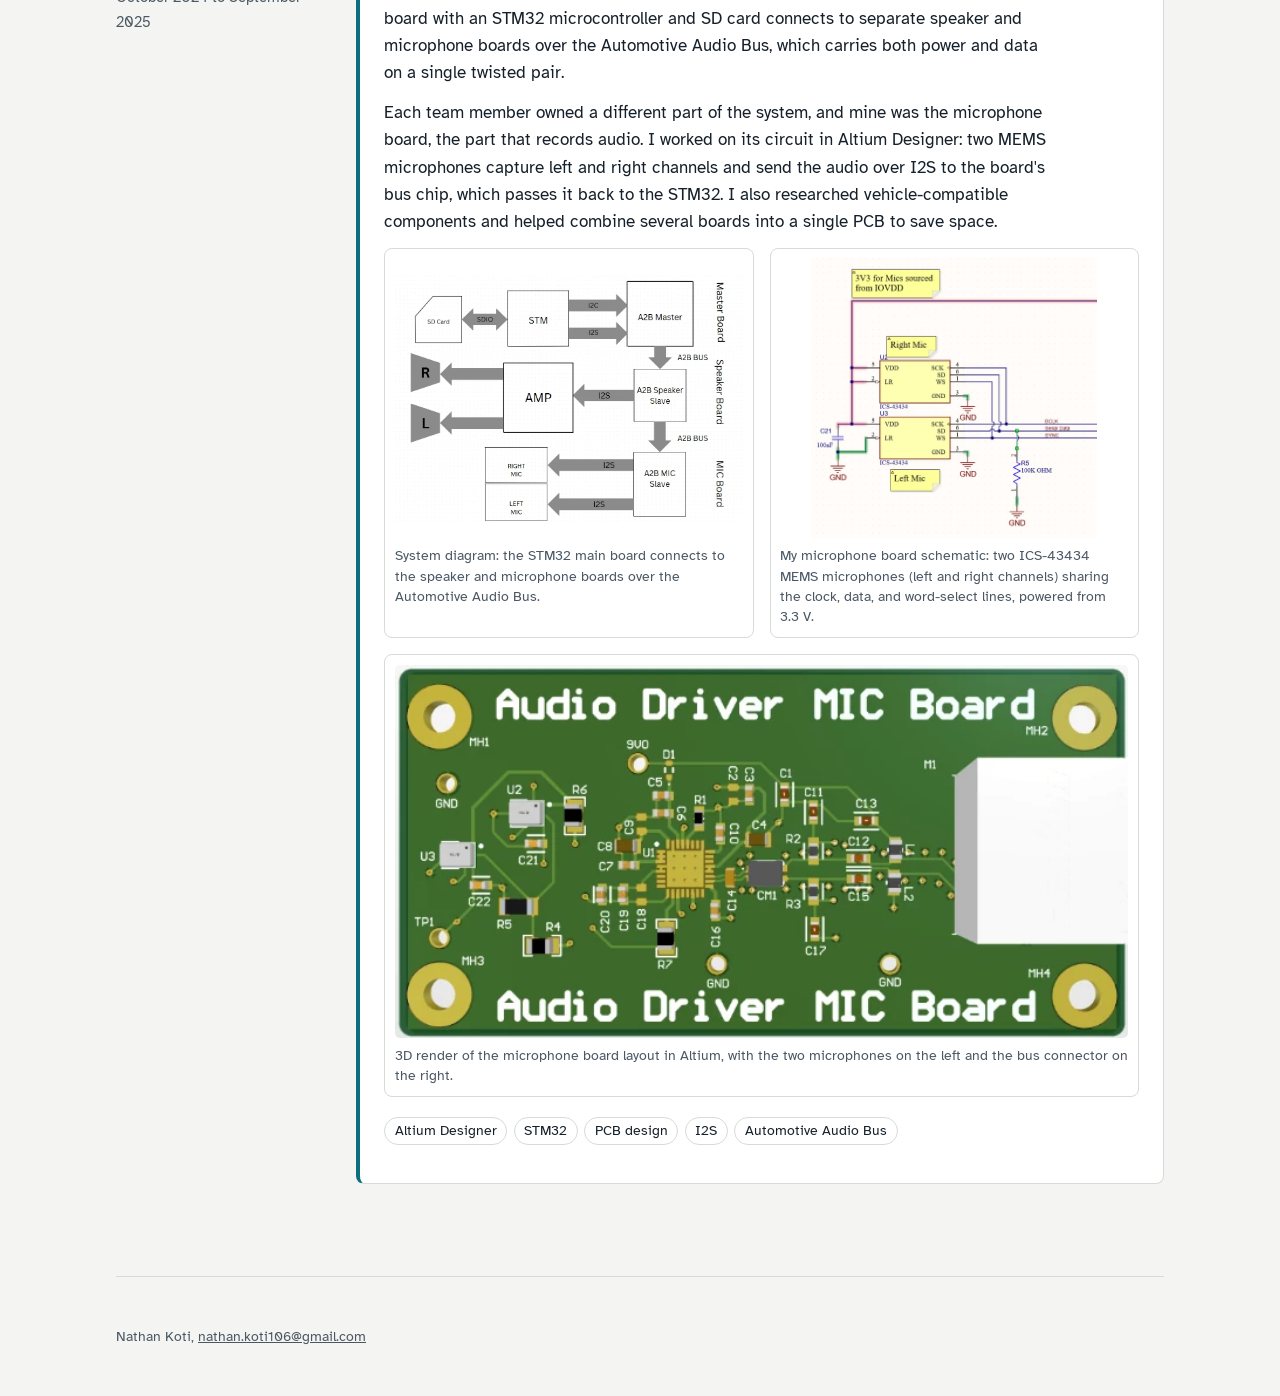
==== commit 382184d8: "Remove GitHub code links from academic.html Removed GitHub links from the academic HTML file." ====
--- a/academic.html
+++ b/academic.html
@@ -70,7 +70,6 @@
           <figure class="wide tall"><a href="touch-flowchart.webp"><img src="touch-flowchart.webp" alt="Flow chart of the touch-driven display program" width="310" height="970" loading="lazy"></a><figcaption>Program flow from my IEEE report: setup, three touch-input stages, then sampling, scaling, and displaying, looping back for the next run.</figcaption></figure>
         </div>
         <ul class="tags"><li>MSP430</li><li>C</li><li>Assembly</li><li>Capacitive touch</li><li>ADC</li><li>Hardware timers</li><li>UART</li></ul>
-        <a class="code-link" href="https://github.com/nathan-koti/touch-data-display">View code on GitHub</a>
       </article>
       <p class="labs-title">Labs</p>
       <ul class="labs">
@@ -131,7 +130,6 @@
           <figure class="wide"><a href="risc-waveform.webp"><img src="risc-waveform.webp" alt="ModelSim waveform of the processor running a program" width="1400" height="368" loading="lazy"></a><figcaption>ModelSim run of the multiply program with the switches set to 1111. Each instruction steps through its machine cycles while the register values update.</figcaption></figure>
         </div>
         <ul class="tags"><li>VHDL</li><li>Quartus Prime</li><li>ModelSim</li><li>Processor design</li><li>FPGA</li></ul>
-        <a class="code-link" href="https://github.com/nathan-koti/risc-processor">View code on GitHub</a>
       </article>
       <p class="labs-title">Labs</p>
       <ul class="labs">
@@ -187,7 +185,6 @@
           <figure class="wide"><a href="fsm-states.webp"><img src="fsm-states.webp" alt="State diagram of the serial adder controller" width="908" height="671" loading="lazy"></a><figcaption>The controller's state diagram: it loads the inputs, sets subtract mode when needed, steps through one shift per bit, and raises DONE at the end.</figcaption></figure>
         </div>
         <ul class="tags"><li>Quartus Prime</li><li>ModelSim</li><li>FSM design</li><li>Shift registers</li></ul>
-        <a class="code-link" href="https://github.com/nathan-koti/serial-adder-fsm">View code on GitHub</a>
       </article>
       <p class="labs-title">Labs</p>
       <ul class="labs">
@@ -221,7 +218,6 @@
         <li><span class="n">Project 2</span><span><b>Text-based game.</b> Built a battle-and-collect game from four C++ classes using strings and vectors.</span></li>
         <li><span class="n">Project 3</span><span><b>Classical ciphers.</b> Built the Affine, Vigenère, and Rail Fence ciphers as classes inheriting from one abstract base class, so a single pointer can run any of them.</span></li>
       </ul>
-      <p style="margin-top:1rem"><a class="code-link" href="https://github.com/nathan-koti/advanced-programming">View code on GitHub</a></p>
     </div>
   </section>
 
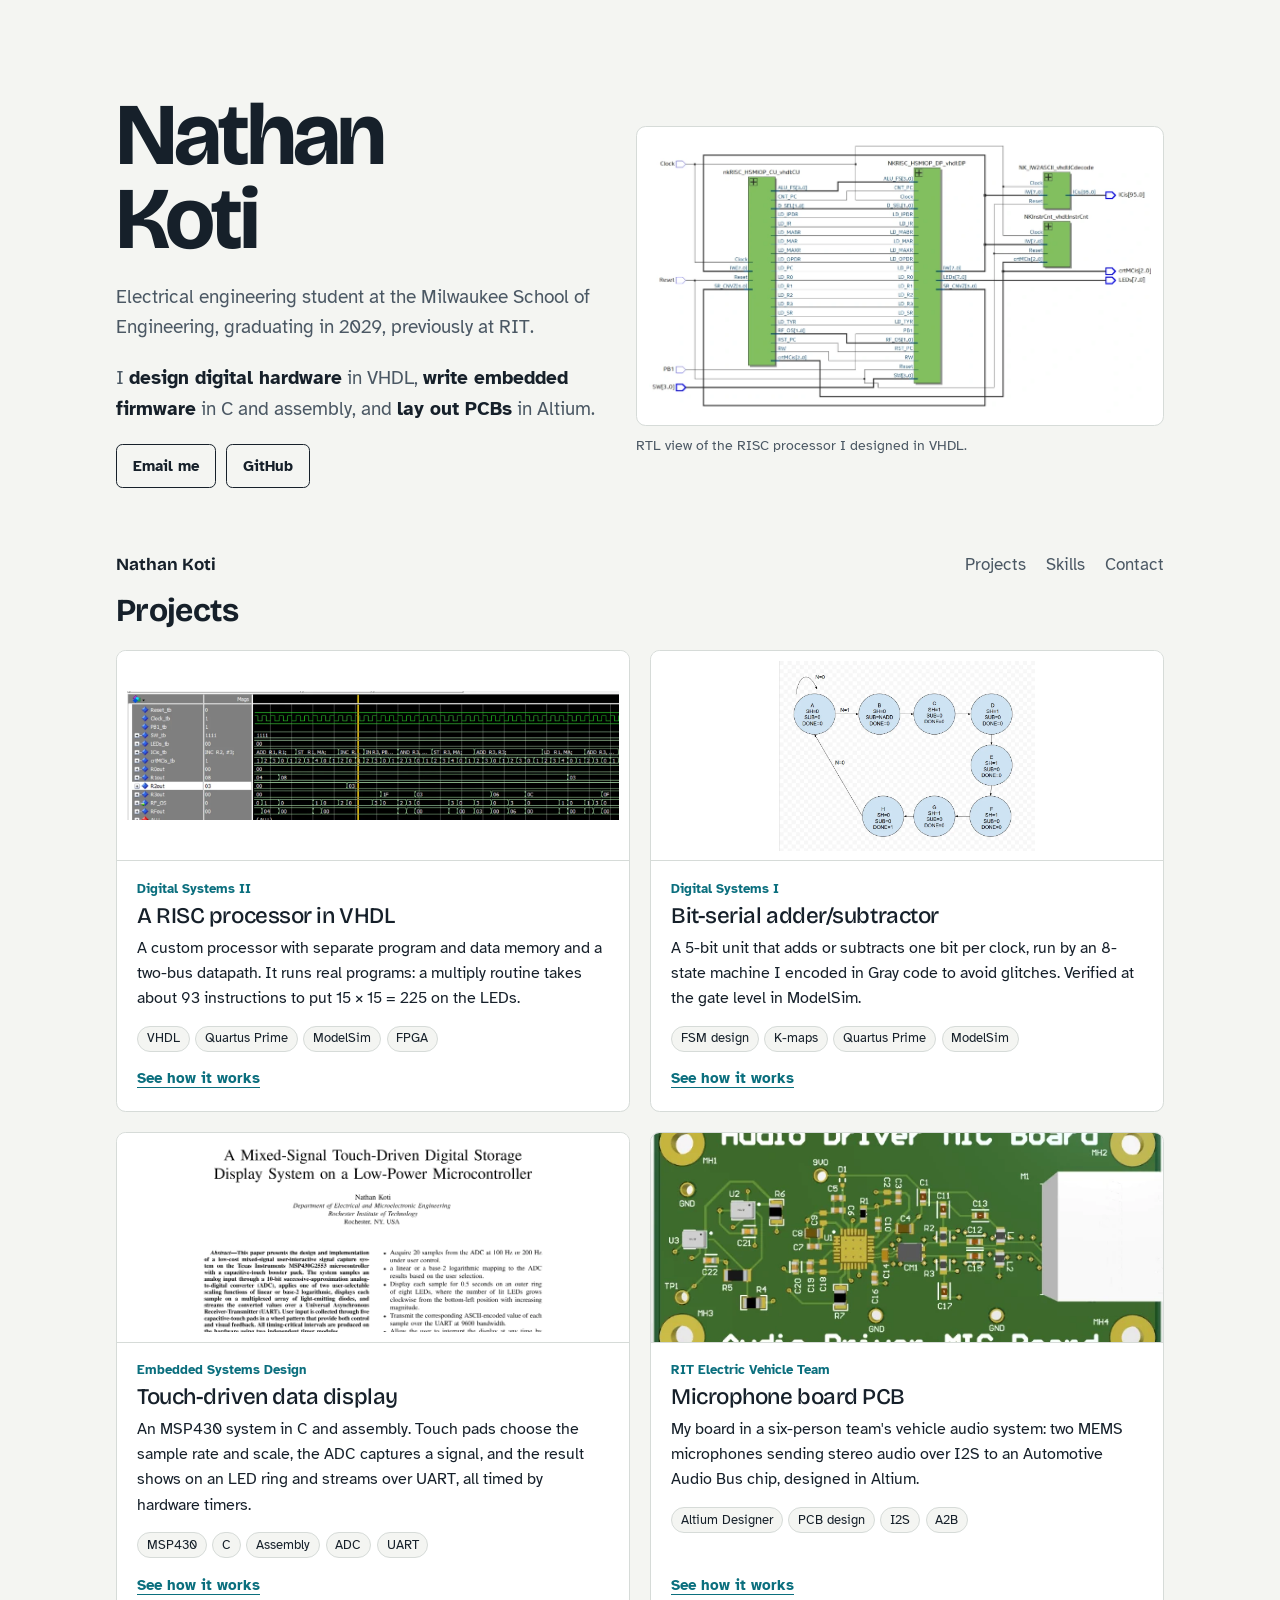
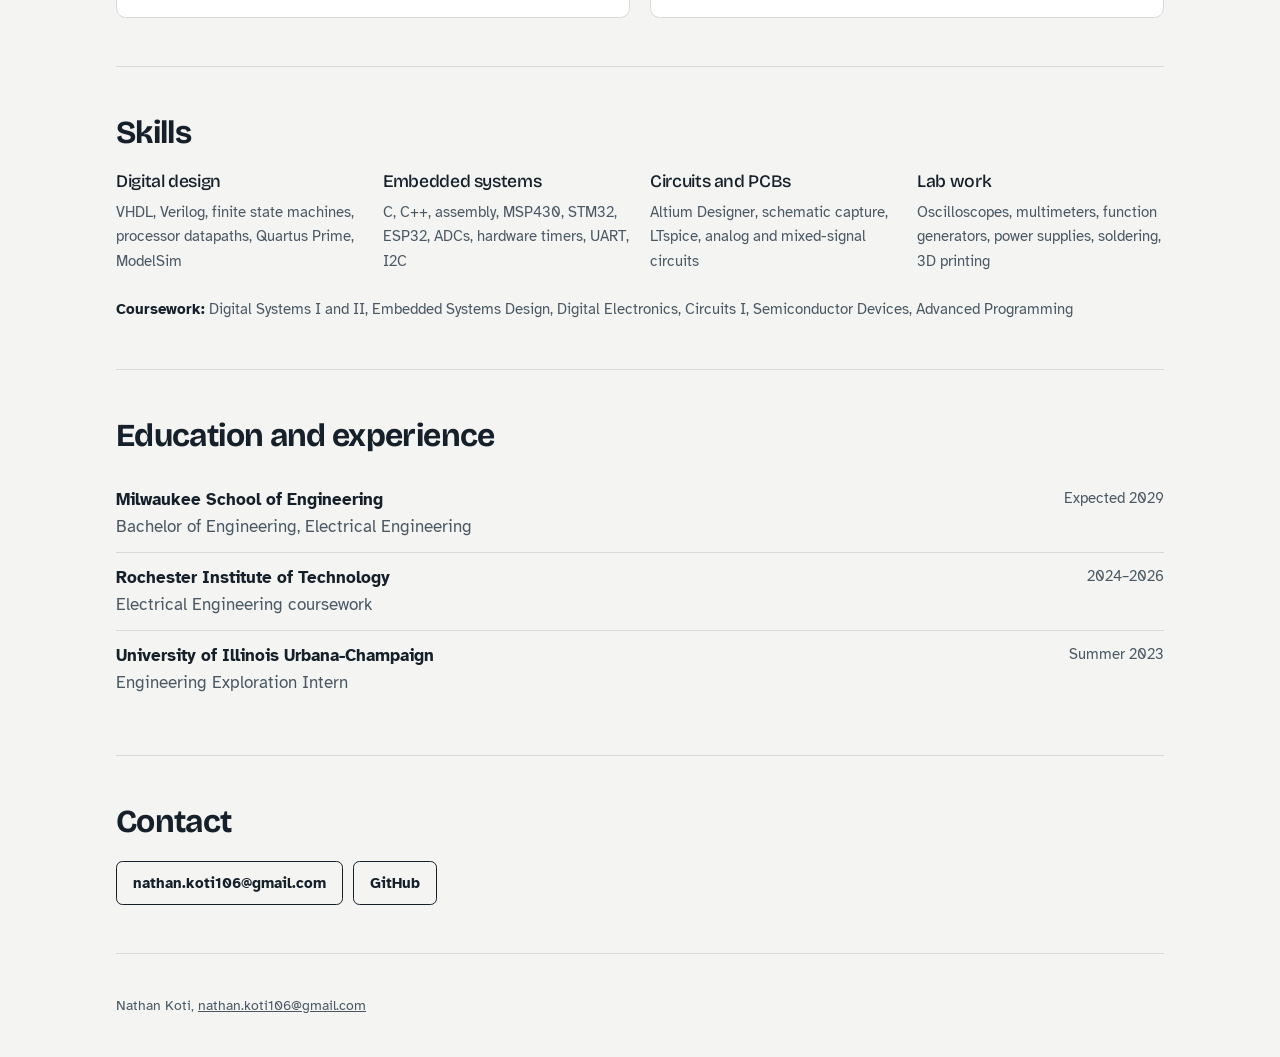
==== commit d1efcd4b: "Add files via upload" ====
--- a/academic.html
+++ b/academic.html
@@ -2,249 +2,8 @@
 <html lang="en">
 <head>
 <meta charset="utf-8">
-<meta name="viewport" content="width=device-width, initial-scale=1">
-<title>Academic | Nathan Koti</title>
-<meta name="description" content="Course projects and labs by Nathan Koti from RIT electrical engineering: digital systems, embedded systems, digital electronics, circuits, and programming.">
-<link rel="preconnect" href="https://fonts.googleapis.com">
-<link rel="preconnect" href="https://fonts.gstatic.com" crossorigin>
-<link href="https://fonts.googleapis.com/css2?family=Bricolage+Grotesque:opsz,wght@12..96,500;12..96,700&family=Atkinson+Hyperlegible:wght@400;700&display=swap" rel="stylesheet">
-<link rel="stylesheet" href="style.css">
+<title>Nathan Koti</title>
+<meta http-equiv="refresh" content="0; url=index.html#projects">
 </head>
-<body class="academic">
-<div class="wrap">
-  <header class="top">
-    <a class="mark" href="index.html">Nathan Koti</a>
-    <nav aria-label="Main">
-      <a href="academic.html" aria-current="page">Academic</a>
-      <a href="personal.html">Personal</a>
-      <a href="index.html#contact">Contact</a>
-    </nav>
-  </header>
-
-  <div class="page-head">
-    <h1>Academic</h1>
-    <p>Projects and labs from my electrical engineering coursework at RIT, newest first. Each course leads with its main project, followed by the labs that built up to it.</p>
-    <ul class="jump" aria-label="Jump to a course">
-      <li><a href="#eeee420">Embedded Systems Design</a></li>
-      <li><a href="#eeee380">Digital Electronics</a></li>
-      <li><a href="#eeee220">Digital Systems II</a></li>
-      <li><a href="#eeee281">Circuits I</a></li>
-      <li><a href="#eeee120">Digital Systems I</a></li>
-      <li><a href="#eeee346">Advanced Programming</a></li>
-      <li><a href="#ev-team">Electric Vehicle Team</a></li>
-    </ul>
-  </div>
-
-  <section class="block" aria-labelledby="hl">
-    <h2 id="hl" class="labs-title" style="margin-bottom:1rem">Start with these</h2>
-    <div class="highlights">
-      <a class="highlight" href="#risc">
-        <h3>A RISC processor in VHDL</h3>
-        <p>Designed a processor from its datapath up and ran a multiply program on it.</p>
-      </a>
-      <a class="highlight" href="#touch-display">
-        <h3>Touch-driven data display</h3>
-        <p>An MSP430 system in C and assembly that samples, scales, displays, and streams a signal.</p>
-      </a>
-      <a class="highlight" href="#serial-adder">
-        <h3>Bit-serial adder/subtractor</h3>
-        <p>A 5-bit arithmetic unit run by a single finite state machine.</p>
-      </a>
-    </div>
-  </section>
-
-  <!-- EEEE-420 -->
-  <section class="course split" id="eeee420">
-    <div class="course-meta">
-      <h2>Embedded Systems Design</h2>
-      <span>EEEE-420</span>
-      <span>RIT, Spring 2026</span>
-    </div>
-    <div>
-      <article class="feature" id="touch-display">
-        <h3>Touch-driven data display</h3>
-        <p class="when">Final project, March 2026, with an IEEE-format report</p>
-        <p>Programmed an MSP430 in a mix of C and assembly to read five capacitive touch pads. The user picks a sample rate (100 or 200 Hz) and a scale (linear or base-2 logarithmic) by touching the wheel. The board then samples an analog input 20 times with its 10-bit ADC, shows each sample on a multiplexed ring of eight LEDs, and streams the values over UART at 9600 baud. All timing comes from the chip's hardware timers.</p>
-        <p>Tested with sine, square, and sawtooth inputs in all four rate and scale combinations. Along the way I fixed a wiring quirk where the upper four LEDs share pins with inverted logic, evened out LED brightness across multiplexing frames, and tracked down a timer that kept leftover settings between its two jobs.</p>
-        <div class="figs">
-          <figure class="wide tall"><a href="touch-flowchart.webp"><img src="touch-flowchart.webp" alt="Flow chart of the touch-driven display program" width="310" height="970" loading="lazy"></a><figcaption>Program flow from my IEEE report: setup, three touch-input stages, then sampling, scaling, and displaying, looping back for the next run.</figcaption></figure>
-        </div>
-        <ul class="tags"><li>MSP430</li><li>C</li><li>Assembly</li><li>Capacitive touch</li><li>ADC</li><li>Hardware timers</li><li>UART</li></ul>
-      </article>
-      <p class="labs-title">Labs</p>
-      <ul class="labs">
-        <li><span class="n">Labs 1–3</span><span>Set up the MSP430 tools, traced register values step by step while code ran, and learned the core assembly instructions and directives.</span></li>
-        <li><span class="n">Lab 4</span><span>Filled and summed arrays in memory, then wrote a multiply routine in assembly and again in C.</span></li>
-        <li><span class="n">Lab 5</span><span>Drove the booster pack's ring of eight LEDs in spinning patterns, working around the reversed wiring on half of them.</span></li>
-        <li><span class="n">Lab 6</span><span>Dimmed and brightened an LED with pulse-width modulation by switching between 80% and 20% duty cycles, in assembly and C.</span></li>
-        <li><span class="n">Lab 7</span><span>Measured each touch pad untouched and touched, then set thresholds to tell a real touch from noise.</span></li>
-        <li><span class="n">Lab 9</span><span>Read the chip's built-in temperature sensor through the ADC and got about 19.6 °C, close to the room's actual temperature.</span></li>
-        <li><span class="n">Lab 11</span><span>Combined touch input, ADC sampling, and the LED display, which grew into the final project above.</span></li>
-      </ul>
-    </div>
-  </section>
-
-  <!-- EEEE-380 -->
-  <section class="course split" id="eeee380">
-    <div class="course-meta">
-      <h2>Digital Electronics</h2>
-      <span>EEEE-380</span>
-      <span>RIT, Spring 2026</span>
-    </div>
-    <div>
-      <p class="lede" style="margin:0 0 1.25rem">Designing logic at the transistor level: sizing transistors by hand, then checking every design in LTspice.</p>
-      <ul class="labs">
-        <li><span class="n">Lab 1</span><span>Learned LTspice by simulating an NMOS transistor and working backward from its current to find its channel length.</span></li>
-        <li><span class="n">Lab 2</span><span>Analyzed NMOS inverters with resistor and transistor loads. My hand-calculated output high of 1.15 V matched the 1.12 V simulation within 2.6%.</span></li>
-        <li><span class="n">Lab 3</span><span>Sized a CMOS inverter so its two noise margins came out equal (1.47 V and 1.46 V in simulation), measured its rise and fall times, and built a five-stage ring oscillator.</span></li>
-        <li><span class="n">Lab 4</span><span>Built CMOS logic gates, including a three-input NAND, and checked its truth table and noise margins.</span></li>
-        <li><span class="n">Lab 5</span><span>Designed a CMOS D latch to meet a timing spec and analyzed a one-shot (monostable) circuit by hand and in simulation.</span></li>
-        <li><span class="n">Lab 6</span><span>Showed how charge sharing breaks a domino logic gate: I predicted the node would drop to 1.414 V, the simulation showed 1.41 V, and adding a small keeper transistor fixed the wrong output.</span></li>
-        <li><span class="n">Lab 7</span><span>Designed a six-transistor SRAM memory cell and simulated writing and reading a stored 1 without disturbing it.</span></li>
-      </ul>
-      <div class="figs">
-        <figure><a href="inverter-vtc.webp"><img src="inverter-vtc.webp" alt="LTspice voltage transfer curve of a CMOS inverter" width="378" height="773" loading="lazy"></a><figcaption>Lab 3: my CMOS inverter's transfer curve in LTspice. The output flips at about 1.67 V, close to half of the 3.3 V supply, which is what equal noise margins look like.</figcaption></figure>
-        <figure><a href="ring-oscillator.webp"><img src="ring-oscillator.webp" alt="LTspice schematic of a five-stage ring oscillator" width="415" height="200" loading="lazy"></a><figcaption>Lab 3: five copies of that inverter connected in a loop to make a ring oscillator.</figcaption></figure>
-        <figure><a href="domino-keeper.webp"><img src="domino-keeper.webp" alt="LTspice schematic of a domino AND gate with a keeper transistor" width="1400" height="770" loading="lazy"></a><figcaption>Lab 6: the domino AND gate with the parasitic capacitors that cause charge sharing, and the keeper transistor (M7) that fixes it.</figcaption></figure>
-        <figure><a href="sram-cell.webp"><img src="sram-cell.webp" alt="LTspice schematic of a six-transistor SRAM cell" width="1119" height="1077" loading="lazy"></a><figcaption>Lab 7: the 6T SRAM cell with its precharge, read, and write circuitry.</figcaption></figure>
-      </div>
-    </div>
-  </section>
-
-  <!-- EEEE-220 -->
-  <section class="course split" id="eeee220">
-    <div class="course-meta">
-      <h2>Digital Systems II</h2>
-      <span>EEEE-220</span>
-      <span>RIT, Fall 2025</span>
-    </div>
-    <div>
-      <article class="feature" id="risc">
-        <h3>A RISC processor in VHDL</h3>
-        <p class="when">Course project, October to December 2025</p>
-        <p>Designed a reduced instruction set processor with Harvard architecture (separate program and data memory) and a two-bus datapath. It has a structurally built ALU, IN and OUT instructions for input and output, shift-left and rotate-through-carry instructions, and conditional jumps. I wrote the control unit and datapath in VHDL in Quartus Prime and verified them in ModelSim.</p>
-        <p>To prove the whole design worked, the processor ran a multiply program: given 15 from the switches, it worked through about 93 instructions and put 0xE1 (225) on the LEDs. Debugging meant tracing instructions cycle by cycle through waveforms and memory, including fixing a control unit bug that loaded the wrong register.</p>
-        <div class="figs">
-          <figure><a href="risc-top-level.webp"><img src="risc-top-level.webp" alt="Top-level block diagram of the RISC processor" width="1081" height="645" loading="lazy"></a><figcaption>Top level of the processor: the control unit (left) drives the datapath (right). Two extra blocks decode the current instruction and count machine cycles for debugging.</figcaption></figure>
-          <figure><a href="risc-datapath-sketch.webp"><img src="risc-datapath-sketch.webp" alt="Hand-drawn datapath sketch" width="961" height="1400" loading="lazy"></a><figcaption>My hand-drawn datapath from Lab 8, worked out on paper before writing any VHDL.</figcaption></figure>
-          <figure class="wide"><a href="risc-waveform.webp"><img src="risc-waveform.webp" alt="ModelSim waveform of the processor running a program" width="1400" height="368" loading="lazy"></a><figcaption>ModelSim run of the multiply program with the switches set to 1111. Each instruction steps through its machine cycles while the register values update.</figcaption></figure>
-        </div>
-        <ul class="tags"><li>VHDL</li><li>Quartus Prime</li><li>ModelSim</li><li>Processor design</li><li>FPGA</li></ul>
-      </article>
-      <p class="labs-title">Labs</p>
-      <ul class="labs">
-        <li><span class="n">Labs 1–2</span><span>Built a counter on the FPGA, then wrote a multiplexer and full adder three different ways in Verilog, each with my own testbench.</span></li>
-        <li><span class="n">Lab 4</span><span>Wrote multiplexers and a ripple-carry adder in both Verilog and VHDL and ran the adder on the FPGA.</span></li>
-        <li><span class="n">Labs 5–6</span><span>Built an ALU in Verilog and VHDL covering arithmetic, logic, shifts, and rotates, and tested it on the FPGA.</span></li>
-        <li><span class="n">Lab 7</span><span>Stored my name in a ROM and displayed it one ASCII character per clock cycle.</span></li>
-        <li><span class="n">Labs 8–10</span><span>Designed the processor's datapath, control unit, and instruction cycles, which became the RISC processor above.</span></li>
-      </ul>
-      <div class="figs">
-        <figure><a href="alu-fpga.webp"><img src="alu-fpga.webp" alt="FPGA board with LEDs lit showing an ALU result" width="923" height="1231" loading="lazy"></a><figcaption>Labs 5–6: my ALU running on the FPGA board, with the result and status bits shown on the LEDs.</figcaption></figure>
-      </div>
-    </div>
-  </section>
-
-  <!-- EEEE-281 -->
-  <section class="course split" id="eeee281">
-    <div class="course-meta">
-      <h2>Circuits I</h2>
-      <span>EEEE-281</span>
-      <span>RIT, Fall 2025</span>
-    </div>
-    <div>
-      <p class="lede" style="margin:0 0 1.25rem">Every lab compared three answers: a hand calculation, an LTspice simulation, and a real circuit on a breadboard.</p>
-      <ul class="labs">
-        <li><span class="n">Lab 1</span><span>Designed a voltage divider to produce 3.3 V from 5 V, then chose a load resistor that kept the loaded output where it needed to be.</span></li>
-        <li><span class="n">Lab 2</span><span>Used nodal analysis on a transistor circuit. The base voltage came out to −1.811 V by hand, −1.838 V in simulation, and −1.853 V on the bench.</span></li>
-        <li><span class="n">Lab 3</span><span>Measured how a circuit's output drops under load. The hardware slope (−51.4 Ω) landed close to the simulation's (−49.6 Ω).</span></li>
-        <li><span class="n">Lab 4</span><span>Built inverting and non-inverting op-amp amplifiers, picking feedback resistors to hit target gains.</span></li>
-      </ul>
-      <div class="figs">
-        <figure><a href="bjt-breadboard.webp"><img src="bjt-breadboard.webp" alt="Transistor circuit on a breadboard with measurement probes" width="1049" height="1400" loading="lazy"></a><figcaption>Lab 2: the transistor circuit on the breadboard, ready for voltage measurements.</figcaption></figure>
-        <figure><a href="thevenin-plot.webp"><img src="thevenin-plot.webp" alt="Graph of output voltage versus load current with a best-fit line" width="1400" height="910" loading="lazy"></a><figcaption>Lab 3: output voltage falling as load current rises, with the line of best fit used to find the internal resistance.</figcaption></figure>
-        <figure><a href="opamp-breadboard.webp"><img src="opamp-breadboard.webp" alt="Op-amp amplifier built on a breadboard" width="917" height="1217" loading="lazy"></a><figcaption>Lab 4: the op-amp amplifier on the breadboard.</figcaption></figure>
-        <figure><a href="opamp-scope.webp"><img src="opamp-scope.webp" alt="Oscilloscope screen showing op-amp input and output sine waves" width="435" height="337" loading="lazy"></a><figcaption>Lab 4: the amplifier's input and output sine waves on the oscilloscope.</figcaption></figure>
-      </div>
-    </div>
-  </section>
-
-  <!-- EEEE-120 -->
-  <section class="course split" id="eeee120">
-    <div class="course-meta">
-      <h2>Digital Systems I</h2>
-      <span>EEEE-120</span>
-      <span>RIT, Spring 2025</span>
-    </div>
-    <div>
-      <article class="feature" id="serial-adder">
-        <h3>Bit-serial adder/subtractor</h3>
-        <p class="when">Final project, April 2025</p>
-        <p>Designed a 5-bit adder/subtractor that works one bit at a time. Two shift registers feed a serial adder, an accumulator collects the result, and a single finite state machine controls loading, adding or subtracting, shifting, and signaling when it's done. Built in Quartus Prime and verified with gate-level simulation in ModelSim.</p>
-        <div class="figs">
-          <figure class="wide"><a href="fsm-states.webp"><img src="fsm-states.webp" alt="State diagram of the serial adder controller" width="908" height="671" loading="lazy"></a><figcaption>The controller's state diagram: it loads the inputs, sets subtract mode when needed, steps through one shift per bit, and raises DONE at the end.</figcaption></figure>
-        </div>
-        <ul class="tags"><li>Quartus Prime</li><li>ModelSim</li><li>FSM design</li><li>Shift registers</li></ul>
-      </article>
-      <p class="labs-title">Labs</p>
-      <ul class="labs">
-        <li><span class="n">Lab 3</span><span>Compared two logic circuits on the FPGA and oscilloscope, showing an OR gate with inverted inputs behaves like a NAND.</span></li>
-        <li><span class="n">Lab 4</span><span>Rebuilt a gate-level circuit with multiplexers and confirmed both versions gave the same output.</span></li>
-        <li><span class="n">Lab 5</span><span>Simplified a full adder with Karnaugh maps, combined two into a 2-bit adder, and tested it on the FPGA.</span></li>
-        <li><span class="n">Lab 6</span><span>Built a subtractor with extra outputs that flag zero and negative results.</span></li>
-        <li><span class="n">Lab 7</span><span>Solved one problem four ways (sum of products, product of sums, multiplexers, and a decoder) to compare cost and delay.</span></li>
-        <li><span class="n">Lab 8</span><span>Wired D latches and D flip-flops into shift registers to see how each responds to the clock.</span></li>
-        <li><span class="n">Lab 9</span><span>Built a counter with a synchronous clear and showed why an asynchronous clear briefly flashes the wrong value.</span></li>
-        <li><span class="n">Lab 10</span><span>Designed a state machine that detects bit patterns, once in Gray code and once in binary, and confirmed both gave the same output.</span></li>
-      </ul>
-      <div class="figs">
-        <figure><a href="counter-scope.webp"><img src="counter-scope.webp" alt="Tektronix oscilloscope showing a square wave" width="1050" height="1400" loading="lazy"></a><figcaption>Lab 9: testing the counter circuit on the oscilloscope.</figcaption></figure>
-        <figure><a href="sequence-fsm-sketch.webp"><img src="sequence-fsm-sketch.webp" alt="Hand-drawn state diagram and state assignment table" width="466" height="441" loading="lazy"></a><figcaption>Lab 10: my hand-drawn state diagram and state assignment for the sequence detector.</figcaption></figure>
-      </div>
-    </div>
-  </section>
-
-  <!-- EEEE-346 -->
-  <section class="course split" id="eeee346">
-    <div class="course-meta">
-      <h2>Advanced Programming</h2>
-      <span>EEEE-346</span>
-      <span>RIT, Spring 2025</span>
-    </div>
-    <div>
-      <p class="lede" style="margin:0 0 1.25rem">Three C and C++ projects, each building on more of the language.</p>
-      <ul class="labs">
-        <li><span class="n">Project 1</span><span><b>Image processing.</b> Wrote negation, thresholding, histogram stretching, median filtering, and edge detection for grayscale images.</span></li>
-        <li><span class="n">Project 2</span><span><b>Text-based game.</b> Built a battle-and-collect game from four C++ classes using strings and vectors.</span></li>
-        <li><span class="n">Project 3</span><span><b>Classical ciphers.</b> Built the Affine, Vigenère, and Rail Fence ciphers as classes inheriting from one abstract base class, so a single pointer can run any of them.</span></li>
-      </ul>
-    </div>
-  </section>
-
-  <!-- EV team -->
-  <section class="course split" id="ev-team">
-    <div class="course-meta">
-      <h2>Electric Vehicle Team</h2>
-      <span>Student team, RIT</span>
-      <span>October 2024 to September 2025</span>
-    </div>
-    <div>
-      <article class="feature">
-        <h3>Audio driver</h3>
-        <p class="when">Team of six, my part: the microphone board</p>
-        <p>An audio system for an electric vehicle that can record and play back sound. A main board with an STM32 microcontroller and SD card connects to separate speaker and microphone boards over the Automotive Audio Bus, which carries both power and data on a single twisted pair.</p>
-        <p>Each team member owned a different part of the system, and mine was the microphone board, the part that records audio. I worked on its circuit in Altium Designer: two MEMS microphones capture left and right channels and send the audio over I2S to the board's bus chip, which passes it back to the STM32. I also researched vehicle-compatible components and helped combine several boards into a single PCB to save space.</p>
-        <div class="figs">
-          <figure><a href="ev-system.webp"><img src="ev-system.webp" alt="Block diagram of the audio system boards" width="1028" height="743" loading="lazy"></a><figcaption>System diagram: the STM32 main board connects to the speaker and microphone boards over the Automotive Audio Bus.</figcaption></figure>
-          <figure><a href="ev-mic-schematic.webp"><img src="ev-mic-schematic.webp" alt="Altium schematic of the microphone board" width="580" height="568" loading="lazy"></a><figcaption>My microphone board schematic: two ICS-43434 MEMS microphones (left and right channels) sharing the clock, data, and word-select lines, powered from 3.3 V.</figcaption></figure>
-          <figure class="wide"><a href="ev-mic-board-3d.webp"><img src="ev-mic-board-3d.webp" alt="3D render of the Audio Driver microphone board PCB" width="626" height="318" loading="lazy"></a><figcaption>3D render of the microphone board layout in Altium, with the two microphones on the left and the bus connector on the right.</figcaption></figure>
-        </div>
-        <ul class="tags"><li>Altium Designer</li><li>STM32</li><li>PCB design</li><li>I2S</li><li>Automotive Audio Bus</li></ul>
-      </article>
-    </div>
-  </section>
-
-  <footer>Nathan Koti, <a href="mailto:nathan.koti106@gmail.com">nathan.koti106@gmail.com</a></footer>
-</div>
-</body>
+<body><p>This page moved to <a href="index.html#projects">nathan-koti.github.io</a>.</p></body>
 </html>
